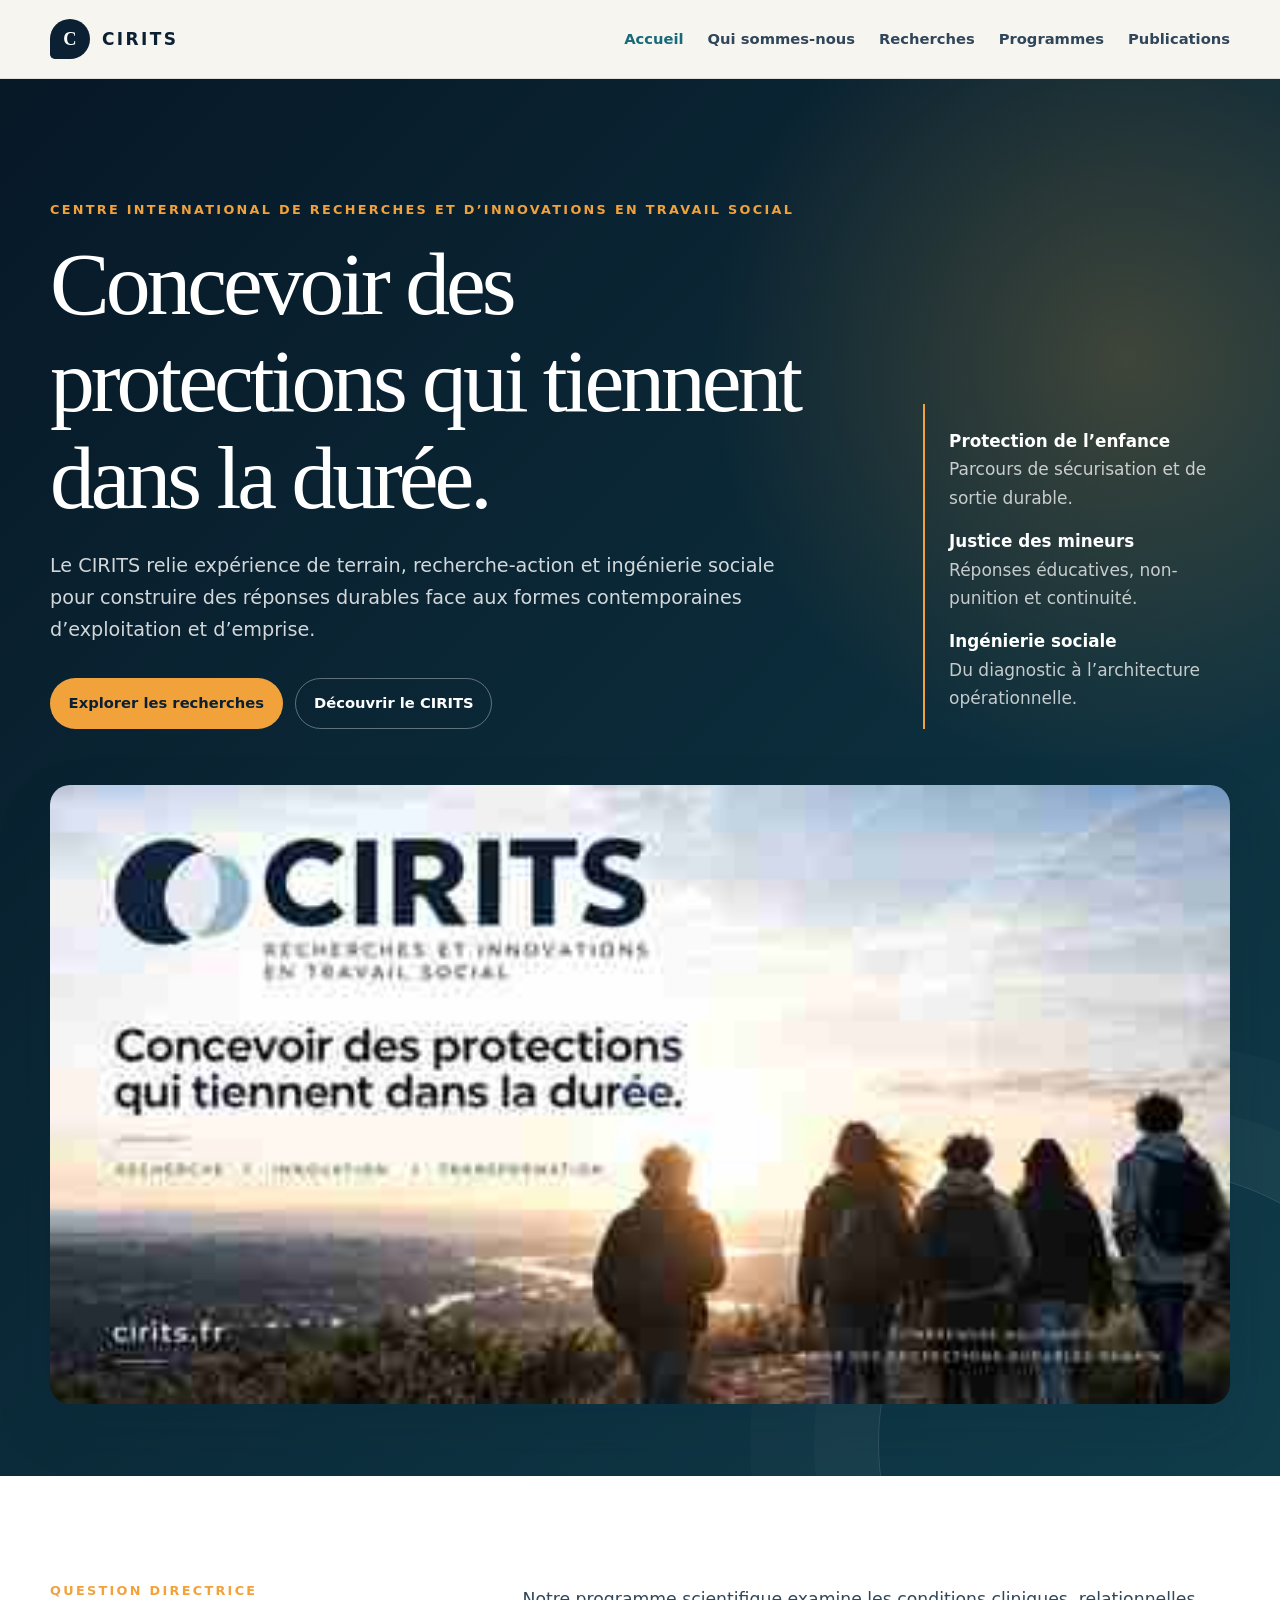
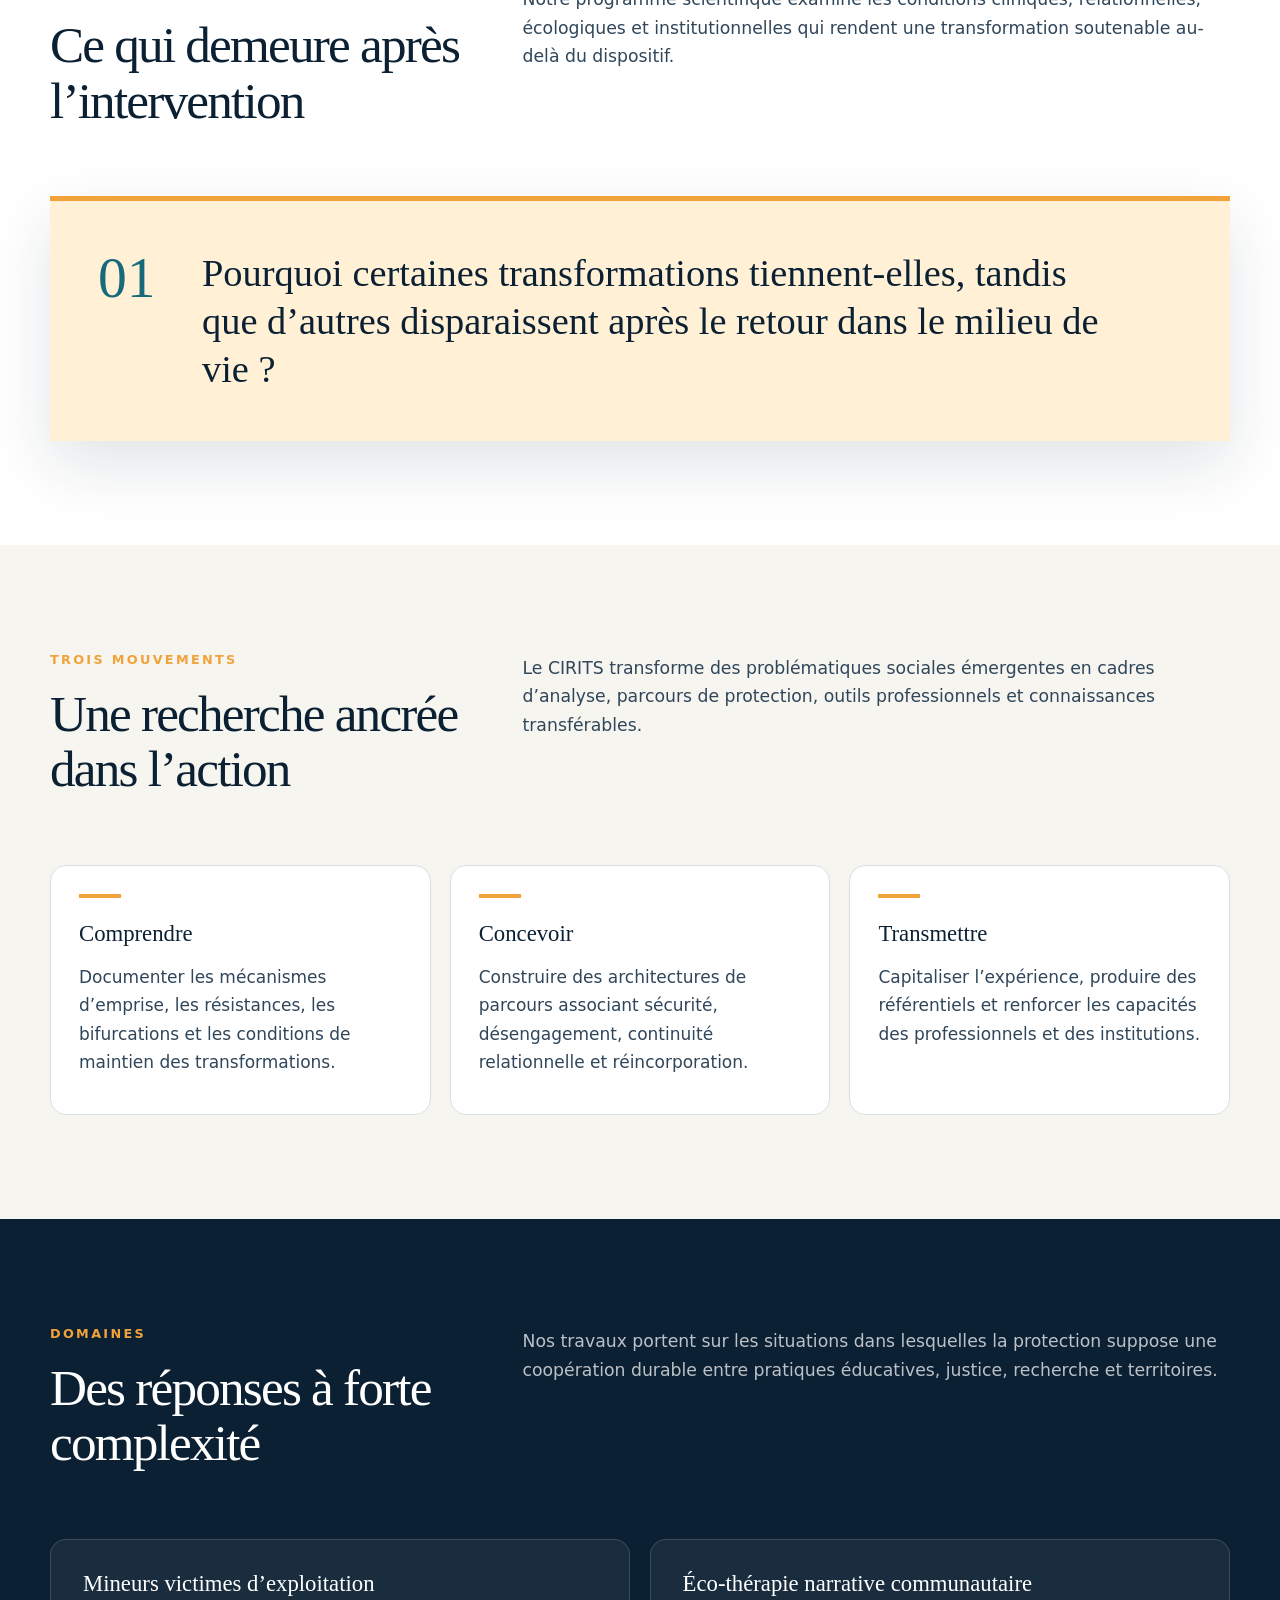
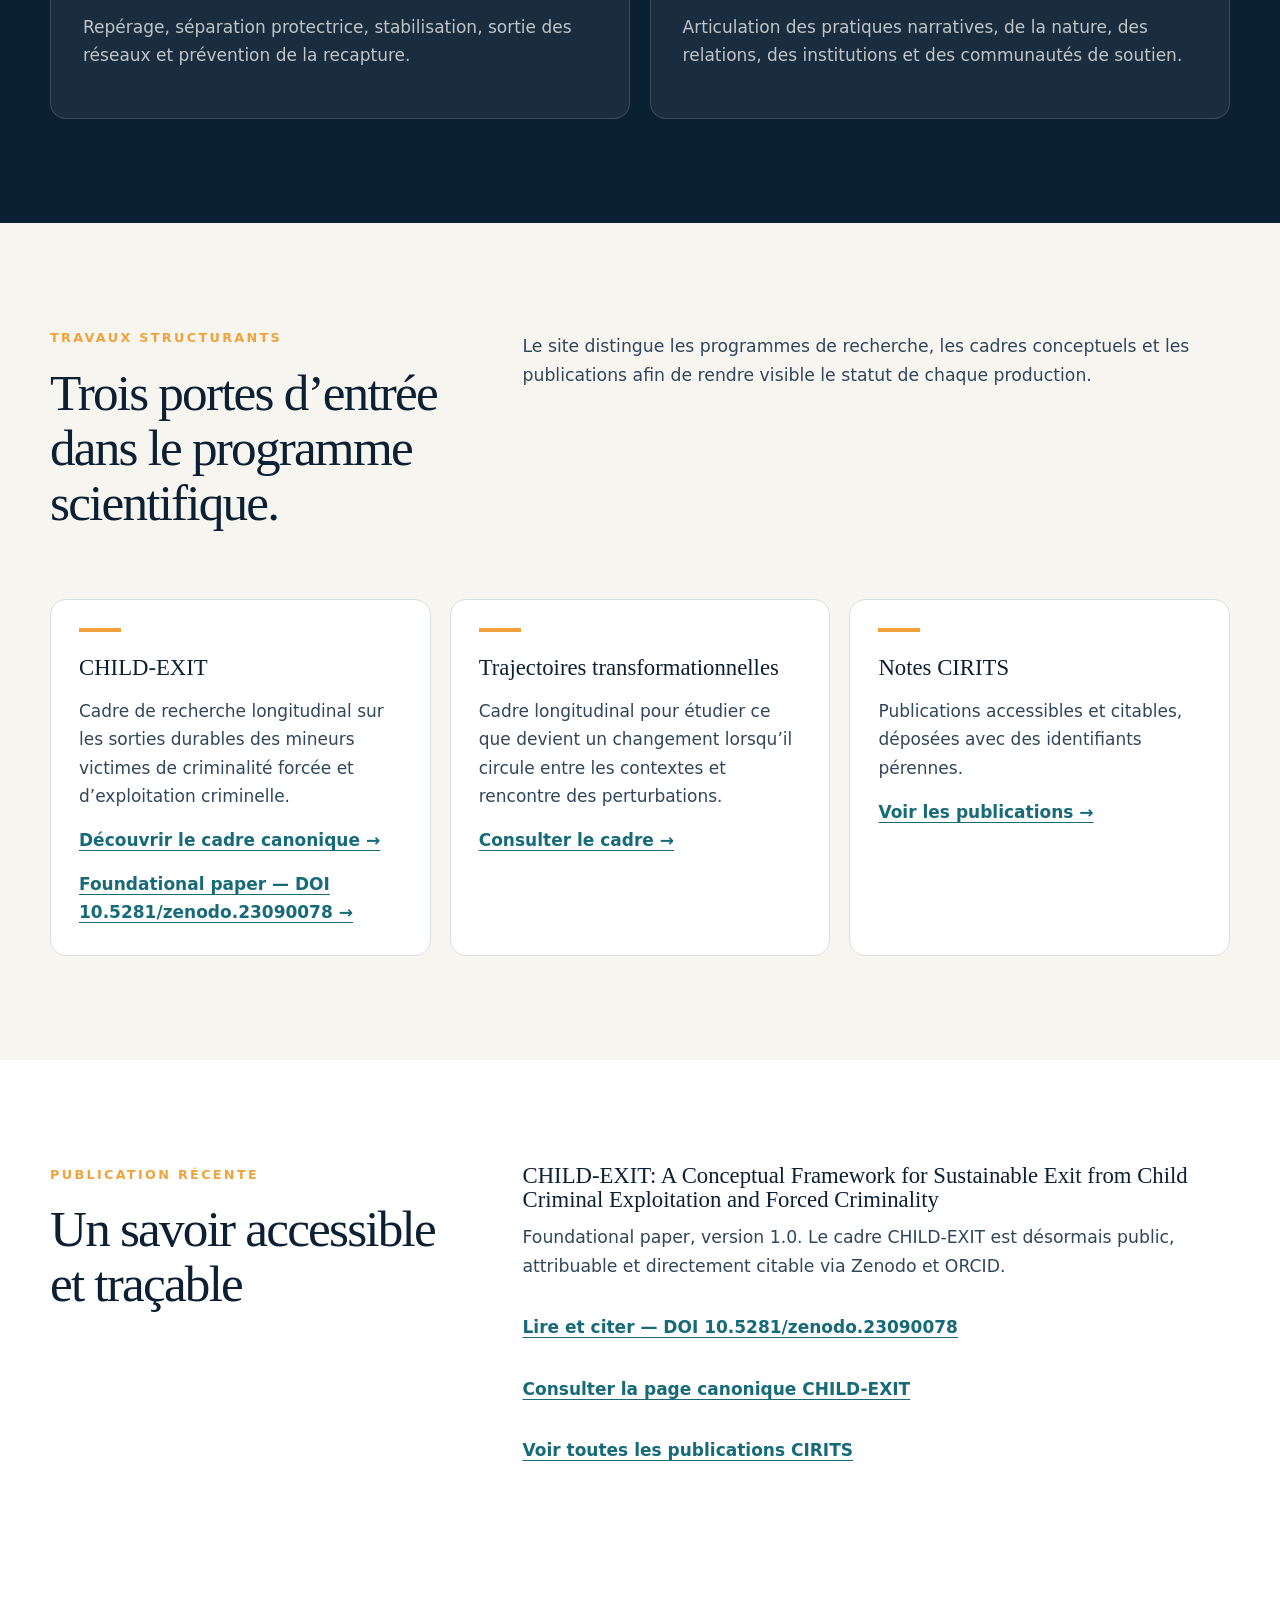
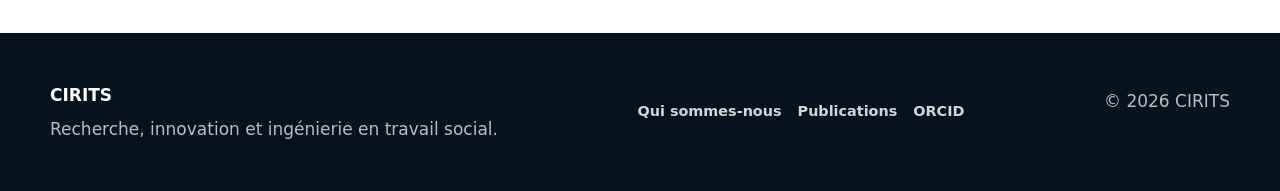
==== index.html @ 8ee22e2b "Show CIRITS visual on homepage" ====
<!doctype html>
<html lang="fr">
<head>
  <meta charset="utf-8">
  <meta name="viewport" content="width=device-width, initial-scale=1">
  <meta name="msvalidate.01" content="E6367A98A2224A3E1DD750FD159CDEFB" />
  <meta name="theme-color" content="#0c2033">
  <link rel="icon" type="image/svg+xml" href="/assets/favicon.svg">
  <title>CIRITS — Recherches et innovations en travail social</title>
  <meta name="description" content="Le CIRITS développe des recherches et des innovations en travail social, protection de l'enfance, justice des mineurs et ingénierie sociale.">
  <meta name="robots" content="index,follow,max-image-preview:large">
  <link rel="canonical" href="https://cirits.fr/">
  <meta property="og:type" content="website">
  <meta property="og:site_name" content="CIRITS">
  <meta property="og:locale" content="fr_FR">
  <meta property="og:title" content="CIRITS — Recherches et innovations en travail social">
  <meta property="og:description" content="Le CIRITS développe des recherches et des innovations en travail social, protection de l'enfance, justice des mineurs et ingénierie sociale.">
  <meta property="og:url" content="https://cirits.fr/">
  <meta property="og:image" content="https://cirits.fr/assets/og-cirits.jpg">
  <meta property="og:image:width" content="400">
  <meta property="og:image:height" content="210">
  <meta property="og:image:alt" content="CIRITS — Recherches et innovations en travail social">
  <meta name="twitter:card" content="summary_large_image">
  <meta name="twitter:image" content="https://cirits.fr/assets/og-cirits.jpg">
  <meta name="twitter:image:alt" content="CIRITS — Recherches et innovations en travail social">
  <link rel="stylesheet" href="assets/styles.css">
  <script type="application/ld+json">
  {
    "@context":"https://schema.org",
    "@graph":[
      {
        "@type":"WebSite",
        "@id":"https://cirits.fr/#website",
        "url":"https://cirits.fr/",
        "name":"CIRITS",
        "inLanguage":"fr",
        "publisher":{"@id":"https://cirits.fr/#organization"}
      },
      {
        "@type":"Organization",
        "@id":"https://cirits.fr/#organization",
        "name":"Centre International de Recherches et d’Innovations en Travail Social",
        "alternateName":"CIRITS",
        "url":"https://cirits.fr/",
        "description":"Centre de recherche-action et d’innovation en travail social, protection de l’enfance, justice des mineurs et ingénierie sociale."
      }
    ]
  }
  </script>
</head>
<body>
  <a class="skip-link" href="#contenu">Aller au contenu</a>
  <header class="site-header">
    <div class="nav-shell">
      <a class="brand" href="./" aria-label="Accueil du CIRITS"><span class="brand-mark">C</span><span>CIRITS</span></a>
      <button class="menu-button" type="button" data-menu-button aria-expanded="false" aria-controls="menu">Menu</button>
      <nav class="site-nav" id="menu" data-menu aria-label="Navigation principale">
        <a href="./" aria-current="page">Accueil</a>
        <a href="qui-sommes-nous/">Qui sommes-nous</a>
        <a href="recherches/">Recherches</a>
        <a href="programmes/">Programmes</a>
        <a href="publications/">Publications</a>
      </nav>
    </div>
  </header>

  <main id="contenu">
    <section class="hero">
      <div class="hero-grid">
        <div>
          <p class="eyebrow">Centre International de Recherches et d’Innovations en Travail Social</p>
          <h1>Concevoir des protections qui tiennent dans la durée.</h1>
          <p class="lead">Le CIRITS relie expérience de terrain, recherche-action et ingénierie sociale pour construire des réponses durables face aux formes contemporaines d’exploitation et d’emprise.</p>
          <div class="actions">
            <a class="button button-primary" href="recherches/">Explorer les recherches</a>
            <a class="button button-secondary" href="qui-sommes-nous/">Découvrir le CIRITS</a>
          </div>
        </div>
        <aside class="hero-aside" aria-label="Champs d'intervention">
          <p><strong>Protection de l’enfance</strong>Parcours de sécurisation et de sortie durable.</p>
          <p><strong>Justice des mineurs</strong>Réponses éducatives, non-punition et continuité.</p>
          <p><strong>Ingénierie sociale</strong>Du diagnostic à l’architecture opérationnelle.</p>
        </aside>
      </div>
      <figure class="site-feature-image" aria-label="Identité visuelle du CIRITS">
        <img src="/assets/og-cirits.jpg" alt="CIRITS — Recherches et innovations en travail social" width="400" height="210" loading="eager" decoding="async">
      </figure>
    </section>

    <section class="section section-white">
      <div class="section-inner">
        <div class="section-head">
          <div><p class="eyebrow">Question directrice</p><h2>Ce qui demeure après l’intervention</h2></div>
          <p class="section-intro">Notre programme scientifique examine les conditions cliniques, relationnelles, écologiques et institutionnelles qui rendent une transformation soutenable au-delà du dispositif.</p>
        </div>
        <div class="question-panel">
          <div class="question-number">01</div>
          <blockquote>Pourquoi certaines transformations tiennent-elles, tandis que d’autres disparaissent après le retour dans le milieu de vie&nbsp;?</blockquote>
        </div>
      </div>
    </section>

    <section class="section">
      <div class="section-inner">
        <div class="section-head">
          <div><p class="eyebrow">Trois mouvements</p><h2>Une recherche ancrée dans l’action</h2></div>
          <p class="section-intro">Le CIRITS transforme des problématiques sociales émergentes en cadres d’analyse, parcours de protection, outils professionnels et connaissances transférables.</p>
        </div>
        <div class="grid-3">
          <article class="card"><h3>Comprendre</h3><p>Documenter les mécanismes d’emprise, les résistances, les bifurcations et les conditions de maintien des transformations.</p></article>
          <article class="card"><h3>Concevoir</h3><p>Construire des architectures de parcours associant sécurité, désengagement, continuité relationnelle et réincorporation.</p></article>
          <article class="card"><h3>Transmettre</h3><p>Capitaliser l’expérience, produire des référentiels et renforcer les capacités des professionnels et des institutions.</p></article>
        </div>
      </div>
    </section>

    <section class="section section-dark">
      <div class="section-inner">
        <div class="section-head">
          <div><p class="eyebrow">Domaines</p><h2>Des réponses à forte complexité</h2></div>
          <p class="section-intro">Nos travaux portent sur les situations dans lesquelles la protection suppose une coopération durable entre pratiques éducatives, justice, recherche et territoires.</p>
        </div>
        <div class="feature-row">
          <article class="feature"><h3>Mineurs victimes d’exploitation</h3><p>Repérage, séparation protectrice, stabilisation, sortie des réseaux et prévention de la recapture.</p></article>
          <article class="feature"><h3>Éco-thérapie narrative communautaire</h3><p>Articulation des pratiques narratives, de la nature, des relations, des institutions et des communautés de soutien.</p></article>
        </div>
      </div>
    </section>

    <section class="section">
      <div class="section-inner">
        <div class="section-head">
          <div><p class="eyebrow">Travaux structurants</p><h2>Trois portes d’entrée dans le programme scientifique.</h2></div>
          <p class="section-intro">Le site distingue les programmes de recherche, les cadres conceptuels et les publications afin de rendre visible le statut de chaque production.</p>
        </div>
        <div class="grid-3">
          <article class="card">
            <h3>CHILD-EXIT</h3>
            <p>Cadre de recherche longitudinal sur les sorties durables des mineurs victimes de criminalité forcée et d’exploitation criminelle.</p>
            <a class="card-link" href="programmes/child-exit/">Découvrir le cadre canonique →</a><br>
            <a class="card-link" href="https://doi.org/10.5281/zenodo.23090078" rel="external">Foundational paper — DOI 10.5281/zenodo.23090078 →</a>
          </article>
          <article class="card">
            <h3>Trajectoires transformationnelles</h3>
            <p>Cadre longitudinal pour étudier ce que devient un changement lorsqu’il circule entre les contextes et rencontre des perturbations.</p>
            <a class="card-link" href="recherches/trajectoires-transformationnelles/">Consulter le cadre →</a>
          </article>
          <article class="card">
            <h3>Notes CIRITS</h3>
            <p>Publications accessibles et citables, déposées avec des identifiants pérennes.</p>
            <a class="card-link" href="publications/">Voir les publications →</a>
          </article>
        </div>
      </div>
    </section>

    <section class="section section-white">
      <div class="section-inner">
        <div class="section-head">
          <div><p class="eyebrow">Publication récente</p><h2>Un savoir accessible et traçable</h2></div>
          <div>
            <h3>CHILD-EXIT: A Conceptual Framework for Sustainable Exit from Child Criminal Exploitation and Forced Criminality</h3>
            <p class="section-intro">Foundational paper, version 1.0. Le cadre CHILD-EXIT est désormais public, attribuable et directement citable via Zenodo et ORCID.</p>
            <p><a class="card-link" href="https://doi.org/10.5281/zenodo.23090078" rel="external">Lire et citer — DOI 10.5281/zenodo.23090078</a></p>
            <p><a class="card-link" href="programmes/child-exit/">Consulter la page canonique CHILD-EXIT</a></p>
            <p><a class="card-link" href="publications/">Voir toutes les publications CIRITS</a></p>
          </div>
        </div>
      </div>
    </section>
  </main>

  <footer class="site-footer">
    <div class="site-footer-inner">
      <div><strong>CIRITS</strong><p>Recherche, innovation et ingénierie en travail social.</p></div>
      <div class="footer-links">
        <a href="/qui-sommes-nous/">Qui sommes-nous</a>
        <a href="/publications/">Publications</a>
        <a href="https://orcid.org/0009-0007-4554-3817" rel="me external">ORCID</a>
      </div>
      <div><p>© <span data-year>2026</span> CIRITS</p></div>
    </div>
  </footer>
  <script src="assets/main.js"></script>
</body>
</html>
---- assets/styles.css ----
:root {
  --ink: #0c2033;
  --ink-soft: #30465a;
  --paper: #f7f5f0;
  --white: #ffffff;
  --amber: #f2a23a;
  --amber-soft: #fff0d6;
  --blue: #176a78;
  --blue-soft: #dceef0;
  --line: #d7dfe4;
  --max: 1180px;
  --shadow: 0 24px 60px rgba(12, 32, 51, 0.12);
}

* { box-sizing: border-box; }

html { scroll-behavior: smooth; }

body {
  margin: 0;
  color: var(--ink);
  background: var(--paper);
  font-family: Inter, ui-sans-serif, system-ui, -apple-system, BlinkMacSystemFont, "Segoe UI", sans-serif;
  font-size: 17px;
  line-height: 1.66;
  text-rendering: optimizeLegibility;
}

a { color: inherit; }

a:focus-visible,
button:focus-visible {
  outline: 3px solid var(--amber);
  outline-offset: 4px;
}

.skip-link {
  position: absolute;
  left: 1rem;
  top: -4rem;
  z-index: 100;
  padding: .7rem 1rem;
  background: var(--white);
  border-radius: .5rem;
}

.skip-link:focus { top: 1rem; }

.site-header {
  position: sticky;
  top: 0;
  z-index: 20;
  background: rgba(247, 245, 240, .94);
  border-bottom: 1px solid rgba(12, 32, 51, .1);
  backdrop-filter: blur(14px);
}

.nav-shell {
  width: min(var(--max), calc(100% - 2rem));
  min-height: 78px;
  margin: 0 auto;
  display: flex;
  align-items: center;
  justify-content: space-between;
  gap: 2rem;
}

.brand {
  display: inline-flex;
  align-items: center;
  gap: .75rem;
  text-decoration: none;
  font-weight: 850;
  letter-spacing: .14em;
}

.brand-mark {
  display: grid;
  width: 40px;
  height: 40px;
  place-items: center;
  color: var(--white);
  background: var(--ink);
  border-radius: 50% 50% 50% 12%;
  font-family: Georgia, serif;
  font-size: 1.15rem;
  letter-spacing: 0;
}

.site-nav {
  display: flex;
  align-items: center;
  gap: 1.5rem;
}

.site-nav a {
  text-decoration: none;
  color: var(--ink-soft);
  font-size: .92rem;
  font-weight: 700;
}

.site-nav a:hover,
.site-nav a[aria-current="page"] { color: var(--blue); }

.menu-button {
  display: none;
  border: 1px solid var(--line);
  background: var(--white);
  border-radius: 999px;
  padding: .55rem .9rem;
  font: inherit;
  font-weight: 750;
}

.hero {
  position: relative;
  overflow: hidden;
  color: var(--white);
  background:
    radial-gradient(circle at 88% 20%, rgba(242, 162, 58, .22), transparent 26rem),
    linear-gradient(135deg, #071827 0%, #103c4a 100%);
}

.hero::after {
  content: "";
  position: absolute;
  right: -9rem;
  bottom: -15rem;
  width: 34rem;
  height: 34rem;
  border: 1px solid rgba(255, 255, 255, .14);
  border-radius: 50%;
  box-shadow: 0 0 0 4rem rgba(255,255,255,.025), 0 0 0 8rem rgba(255,255,255,.02);
}

.hero-grid,
.page-hero-inner,
.section-inner,
.site-footer-inner {
  width: min(var(--max), calc(100% - 2rem));
  margin: 0 auto;
}

.hero-grid {
  position: relative;
  z-index: 1;
  min-height: 640px;
  padding: 7.5rem 0 5.5rem;
  display: grid;
  grid-template-columns: minmax(0, 1.45fr) minmax(260px, .55fr);
  align-items: end;
  gap: 4rem;
}

.eyebrow {
  margin: 0 0 1rem;
  color: var(--amber);
  font-size: .8rem;
  font-weight: 850;
  letter-spacing: .18em;
  text-transform: uppercase;
}

h1, h2, h3 {
  margin-top: 0;
  font-family: Georgia, "Times New Roman", serif;
  font-weight: 500;
  line-height: 1.08;
}

h1 {
  max-width: 920px;
  margin-bottom: 1.5rem;
  font-size: clamp(3rem, 7vw, 6.6rem);
  letter-spacing: -.045em;
}

h2 {
  margin-bottom: 1.25rem;
  font-size: clamp(2.1rem, 4vw, 3.65rem);
  letter-spacing: -.035em;
}

h3 {
  margin-bottom: .65rem;
  font-size: 1.42rem;
}

.lead {
  max-width: 760px;
  margin: 0;
  color: rgba(255,255,255,.82);
  font-size: clamp(1.08rem, 1.5vw, 1.28rem);
}

.hero-aside {
  padding: 1.5rem 0 0 1.5rem;
  border-left: 2px solid var(--amber);
}

.hero-aside p {
  margin: 0 0 1rem;
  color: rgba(255,255,255,.75);
}

.hero-aside strong {
  display: block;
  color: var(--white);
  font-size: 1.05rem;
}

.actions {
  margin-top: 2rem;
  display: flex;
  flex-wrap: wrap;
  gap: .8rem;
}

.button {
  display: inline-flex;
  min-height: 48px;
  align-items: center;
  justify-content: center;
  padding: .75rem 1.1rem;
  border: 1px solid transparent;
  border-radius: 999px;
  text-decoration: none;
  font-size: .92rem;
  font-weight: 800;
}

.button-primary { color: var(--ink); background: var(--amber); }
.button-secondary { color: var(--white); border-color: rgba(255,255,255,.35); }

.section { padding: 6.5rem 0; }
.section-white { background: var(--white); }
.section-dark { color: var(--white); background: var(--ink); }

.section-head {
  display: grid;
  grid-template-columns: .75fr 1.25fr;
  align-items: start;
  gap: 3rem;
  margin-bottom: 3rem;
}

.section-intro {
  max-width: 700px;
  margin: .3rem 0 0;
  color: var(--ink-soft);
  font-size: 1.08rem;
}

.section-dark .section-intro { color: rgba(255,255,255,.72); }

.question-panel {
  display: grid;
  grid-template-columns: 5rem 1fr;
  gap: 1.5rem;
  padding: clamp(1.5rem, 4vw, 3rem);
  background: var(--amber-soft);
  border-top: 5px solid var(--amber);
  box-shadow: var(--shadow);
}

.question-number {
  font-family: Georgia, serif;
  font-size: 3.6rem;
  line-height: 1;
  color: var(--blue);
}

.question-panel blockquote {
  margin: 0;
  max-width: 900px;
  font-family: Georgia, serif;
  font-size: clamp(1.65rem, 3vw, 2.6rem);
  line-height: 1.25;
}

.grid-3 {
  display: grid;
  grid-template-columns: repeat(3, minmax(0, 1fr));
  gap: 1.2rem;
}

.grid-4 {
  display: grid;
  grid-template-columns: repeat(2, minmax(0, 1fr));
  gap: 1.2rem;
}

.card {
  position: relative;
  min-height: 250px;
  padding: 1.75rem;
  background: var(--white);
  border: 1px solid var(--line);
  border-radius: 1rem;
}

.card::before {
  content: "";
  display: block;
  width: 42px;
  height: 4px;
  margin-bottom: 1.5rem;
  background: var(--amber);
}

.card p { margin-bottom: 0; color: var(--ink-soft); }

.card-link {
  display: inline-block;
  margin-top: 1rem;
  color: var(--blue);
  font-weight: 800;
  text-underline-offset: .25rem;
}

.feature-row {
  display: grid;
  grid-template-columns: repeat(2, minmax(0, 1fr));
  gap: 1.2rem;
}

.feature {
  padding: 2rem;
  color: var(--white);
  background: rgba(255,255,255,.06);
  border: 1px solid rgba(255,255,255,.14);
  border-radius: 1rem;
}

.feature p { color: rgba(255,255,255,.72); }

.page-hero {
  color: var(--white);
  background: linear-gradient(130deg, #071827, #12505b);
}

.page-hero-inner { padding: 6.5rem 0 5rem; }

.page-hero h1 {
  max-width: 1040px;
  font-size: clamp(2.8rem, 6vw, 5.4rem);
}

.content-grid {
  display: grid;
  grid-template-columns: minmax(220px, .65fr) minmax(0, 1.35fr);
  gap: 4rem;
}

.sticky-index {
  position: sticky;
  top: 110px;
  align-self: start;
  padding-top: .5rem;
}

.sticky-index p {
  margin: 0 0 .45rem;
  color: var(--ink-soft);
}

.sticky-index strong { color: var(--ink); }

.prose { max-width: 800px; }
.prose h2 { margin-top: 3.6rem; font-size: clamp(2rem, 3vw, 2.8rem); }
.prose h2:first-child { margin-top: 0; }
.prose p { color: var(--ink-soft); }

.timeline {
  margin: 2rem 0;
  border-left: 2px solid var(--line);
}

.timeline-item {
  position: relative;
  padding: 0 0 2rem 2rem;
}

.timeline-item::before {
  content: "";
  position: absolute;
  left: -7px;
  top: .45rem;
  width: 12px;
  height: 12px;
  background: var(--amber);
  border-radius: 50%;
}

.timeline-item h3 { margin-bottom: .35rem; }
.timeline-item p { margin: 0; }

.tag-list {
  display: flex;
  flex-wrap: wrap;
  gap: .6rem;
  padding: 0;
  list-style: none;
}

.tag-list li {
  padding: .45rem .75rem;
  color: var(--blue);
  background: var(--blue-soft);
  border-radius: 999px;
  font-size: .88rem;
  font-weight: 750;
}

.publication {
  padding: 2rem 0;
  border-top: 1px solid var(--line);
}

.publication:first-of-type { border-top: 0; }
.publication-meta { color: var(--blue); font-size: .88rem; font-weight: 800; letter-spacing: .04em; }

.site-footer {
  color: rgba(255,255,255,.72);
  background: #06131f;
}

.site-footer-inner {
  padding: 3rem 0;
  display: flex;
  justify-content: space-between;
  gap: 2rem;
}

.site-footer strong { display: block; color: var(--white); }
.site-footer p { margin: .35rem 0 0; }
.site-footer a { color: var(--white); }

.footer-links {
  display: flex;
  align-items: center;
  gap: 1rem;
  flex-wrap: wrap;
}

.footer-links a {
  color: rgba(255,255,255,.82);
  text-decoration: none;
  font-size: .9rem;
  font-weight: 700;
}

.footer-links a:hover { color: var(--white); }

@media (max-width: 900px) {
  .menu-button { display: inline-flex; }
  .site-nav {
    display: none;
    position: absolute;
    left: 1rem;
    right: 1rem;
    top: 70px;
    padding: 1rem;
    flex-direction: column;
    align-items: stretch;
    background: var(--white);
    border: 1px solid var(--line);
    border-radius: 1rem;
    box-shadow: var(--shadow);
  }
  .site-nav[data-open] { display: flex; }
  .site-nav a { padding: .55rem; }
  .hero-grid,
  .section-head,
  .content-grid { grid-template-columns: 1fr; }
  .hero-grid { min-height: auto; padding: 5rem 0; gap: 2.5rem; }
  .hero-aside { max-width: 520px; }
  .grid-3,
  .grid-4 { grid-template-columns: 1fr; }
  .card { min-height: auto; }
  .sticky-index { position: static; }
}

@media (max-width: 620px) {
  body { font-size: 16px; }
  .brand { font-size: .88rem; }
  .brand-mark { width: 36px; height: 36px; }
  .section { padding: 4.5rem 0; }
  .question-panel { grid-template-columns: 1fr; }
  .question-number { font-size: 2.5rem; }
  .feature-row { grid-template-columns: 1fr; }
  .site-footer-inner { flex-direction: column; }
  .footer-links { align-items: flex-start; }
}

@media (prefers-reduced-motion: reduce) {
  html { scroll-behavior: auto; }
}


.site-feature-image {
  width: min(var(--max), calc(100% - 2rem));
  margin: -2rem auto 4.5rem;
  position: relative;
  z-index: 2;
}

.site-feature-image img {
  display: block;
  width: 100%;
  height: auto;
  border-radius: 1.25rem;
  box-shadow: var(--shadow);
}

.site-feature-image--child {
  width: 100%;
  margin: 2.25rem 0 2.75rem;
}

.site-feature-image--child img {
  border-radius: 1rem;
}

@media (max-width: 900px) {
  .site-feature-image { margin-top: -1rem; margin-bottom: 3rem; }
}
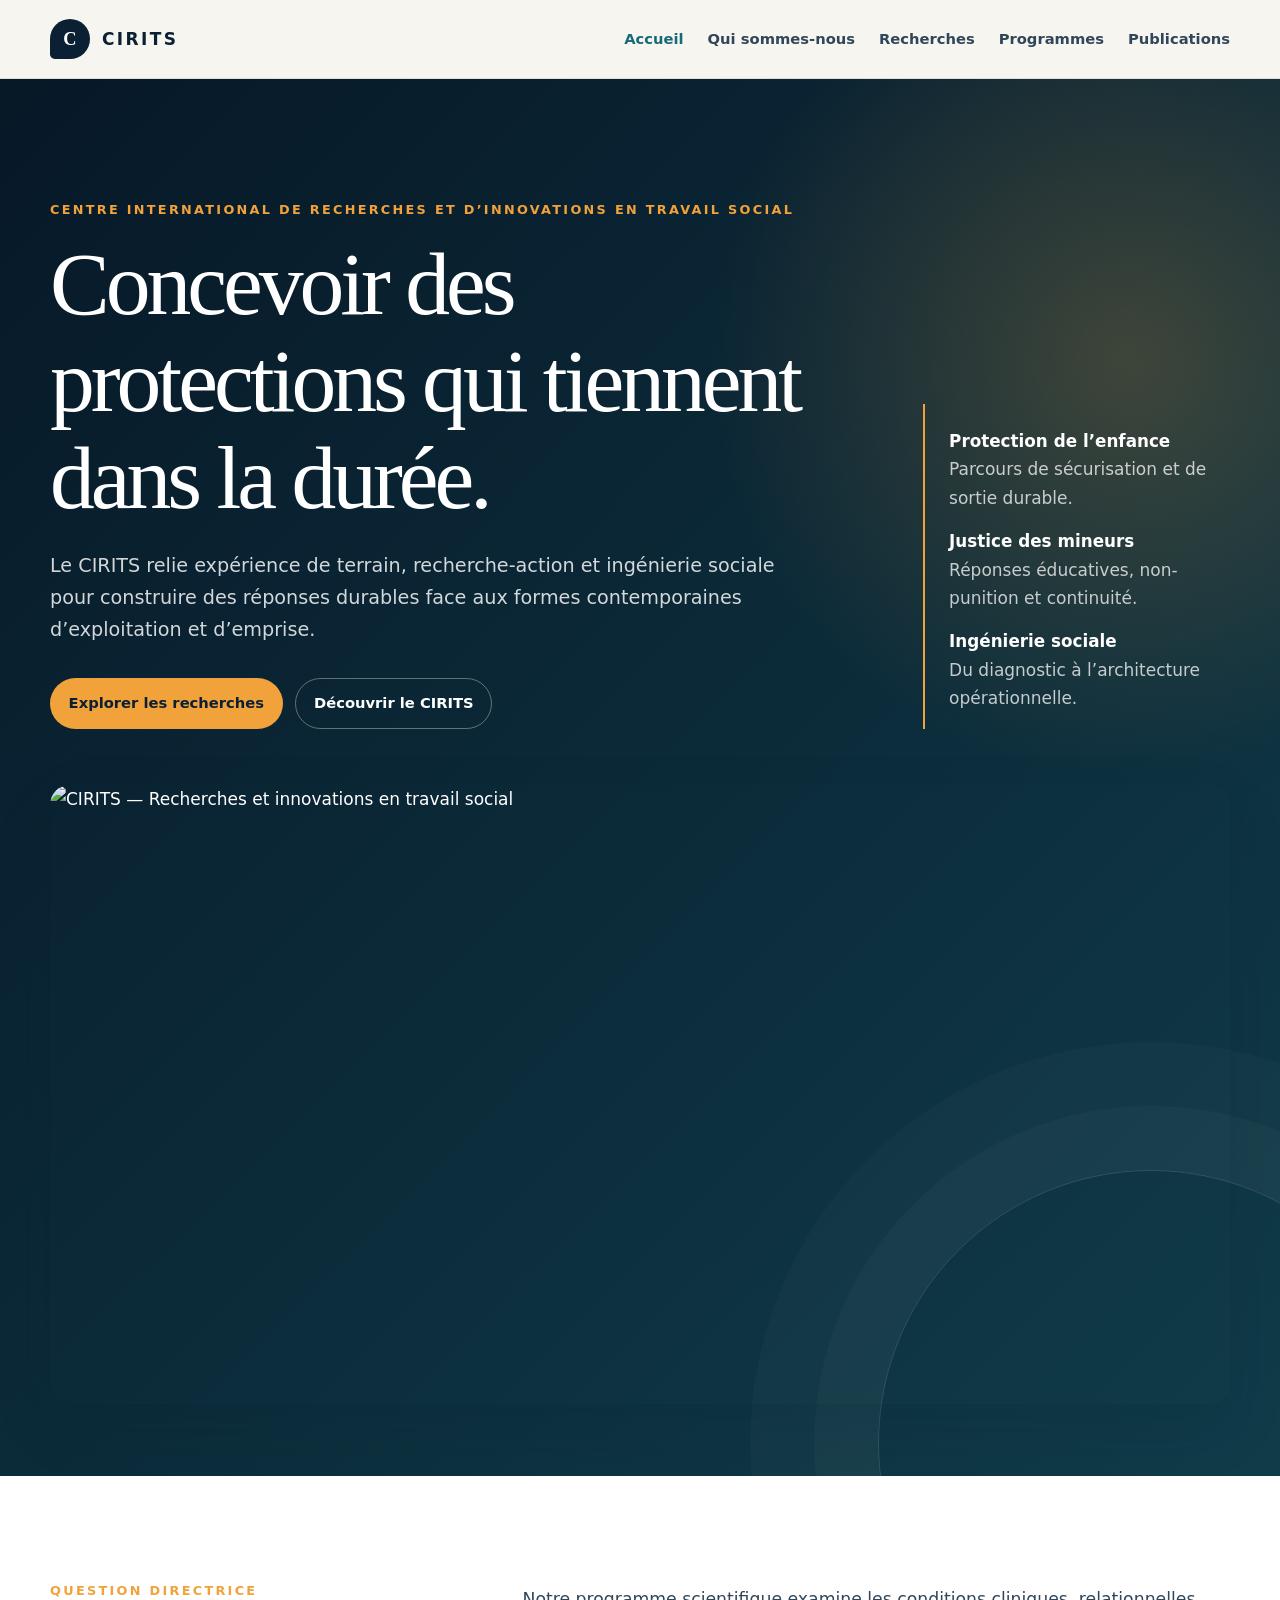
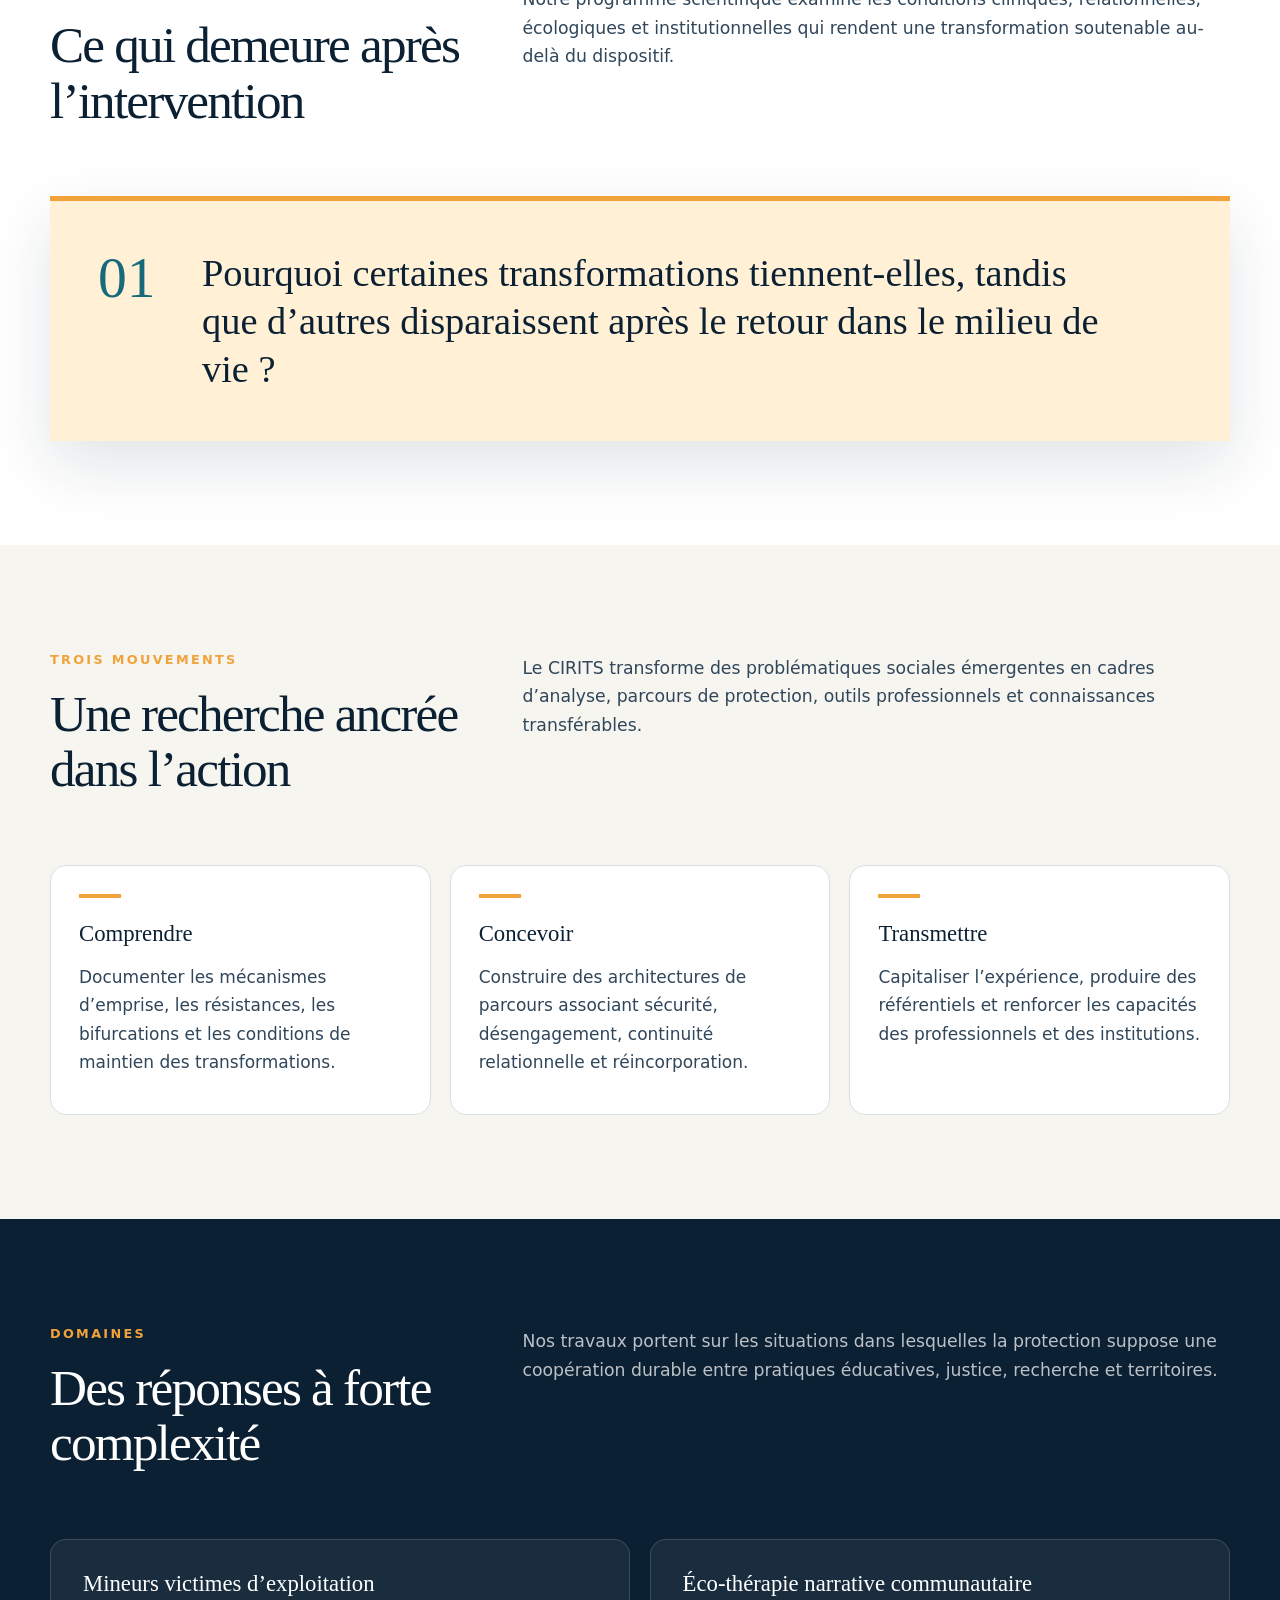
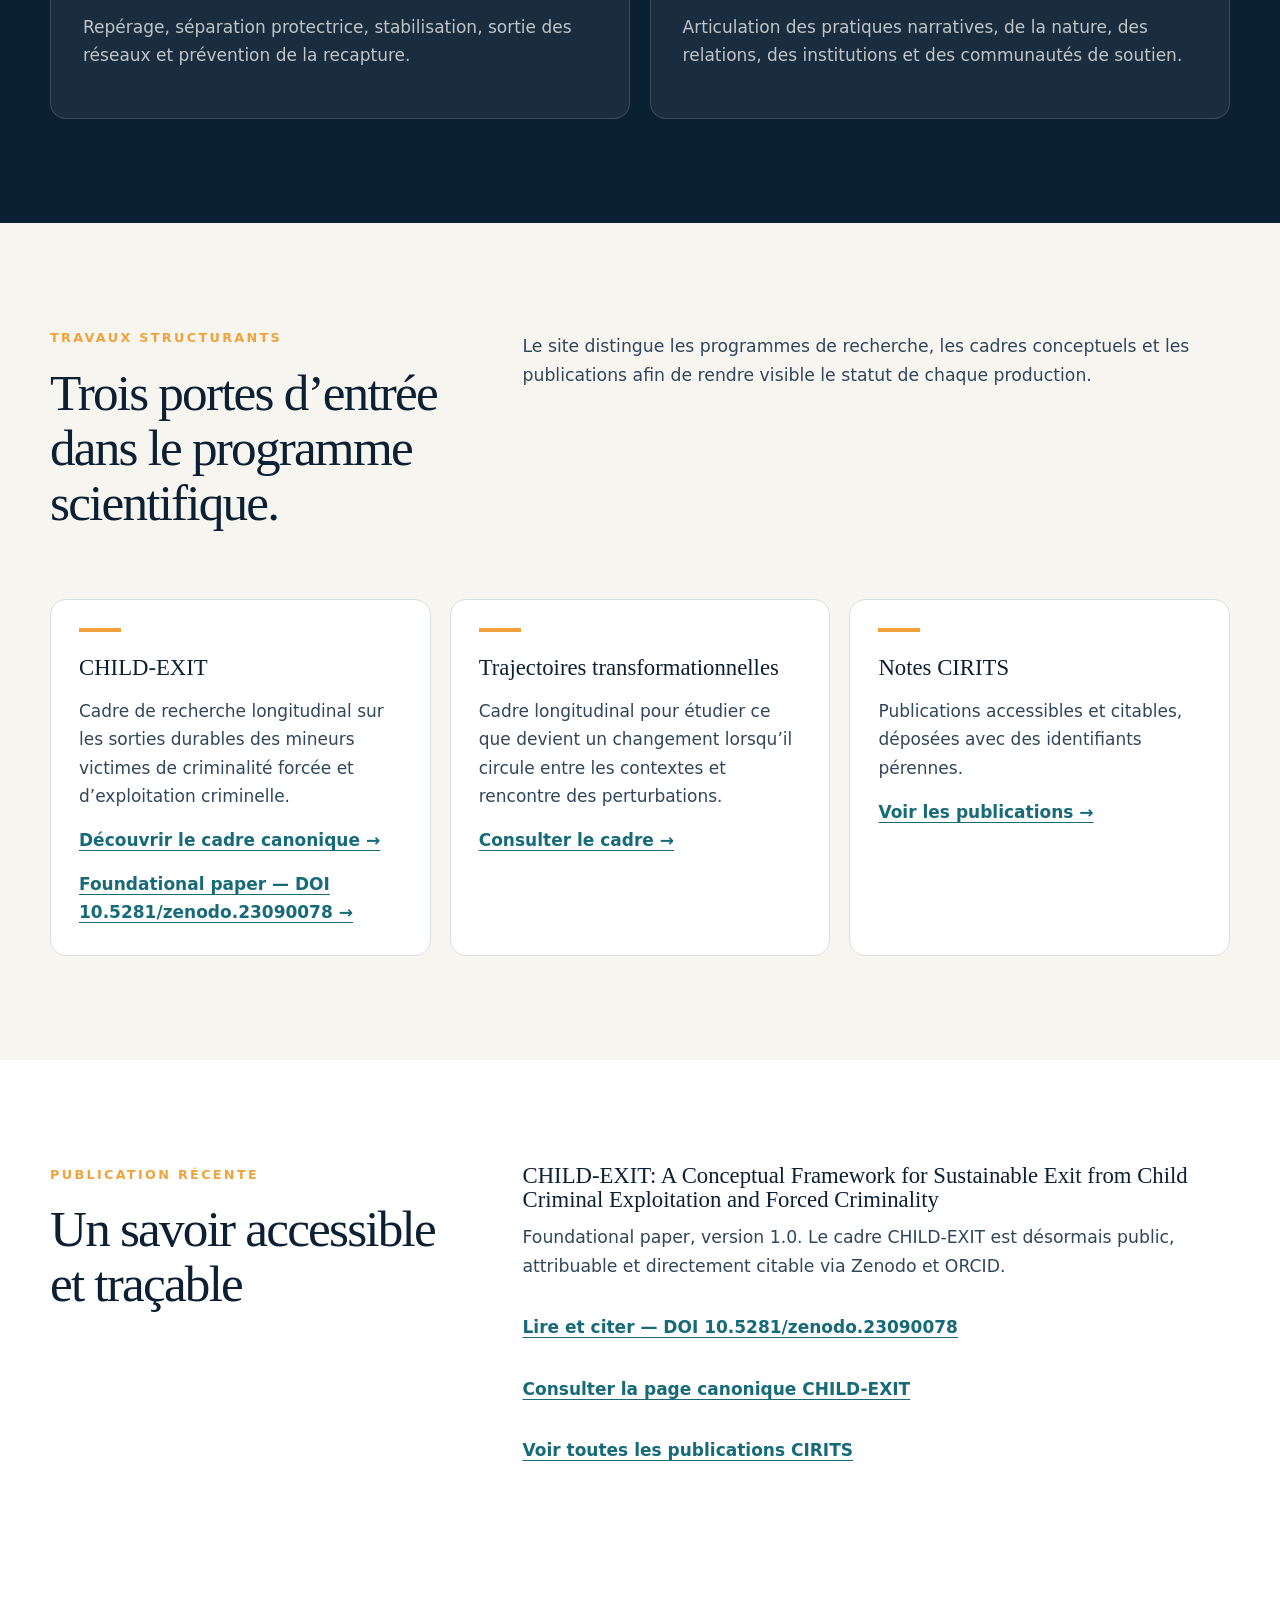
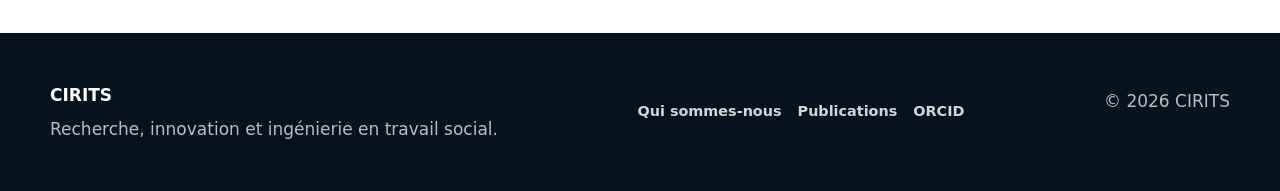
==== commit ddea7736: "Use full-resolution CIRITS visual dimensions" ====
--- a/index.html
+++ b/index.html
@@ -17,8 +17,8 @@
   <meta property="og:description" content="Le CIRITS développe des recherches et des innovations en travail social, protection de l'enfance, justice des mineurs et ingénierie sociale.">
   <meta property="og:url" content="https://cirits.fr/">
   <meta property="og:image" content="https://cirits.fr/assets/og-cirits.jpg">
-  <meta property="og:image:width" content="400">
-  <meta property="og:image:height" content="210">
+  <meta property="og:image:width" content="1200">
+  <meta property="og:image:height" content="630">
   <meta property="og:image:alt" content="CIRITS — Recherches et innovations en travail social">
   <meta name="twitter:card" content="summary_large_image">
   <meta name="twitter:image" content="https://cirits.fr/assets/og-cirits.jpg">
@@ -83,7 +83,7 @@
         </aside>
       </div>
       <figure class="site-feature-image" aria-label="Identité visuelle du CIRITS">
-        <img src="/assets/og-cirits.jpg" alt="CIRITS — Recherches et innovations en travail social" width="400" height="210" loading="eager" decoding="async">
+        <img src="/assets/og-cirits.jpg" alt="CIRITS — Recherches et innovations en travail social" width="1200" height="630" loading="eager" decoding="async">
       </figure>
     </section>
 
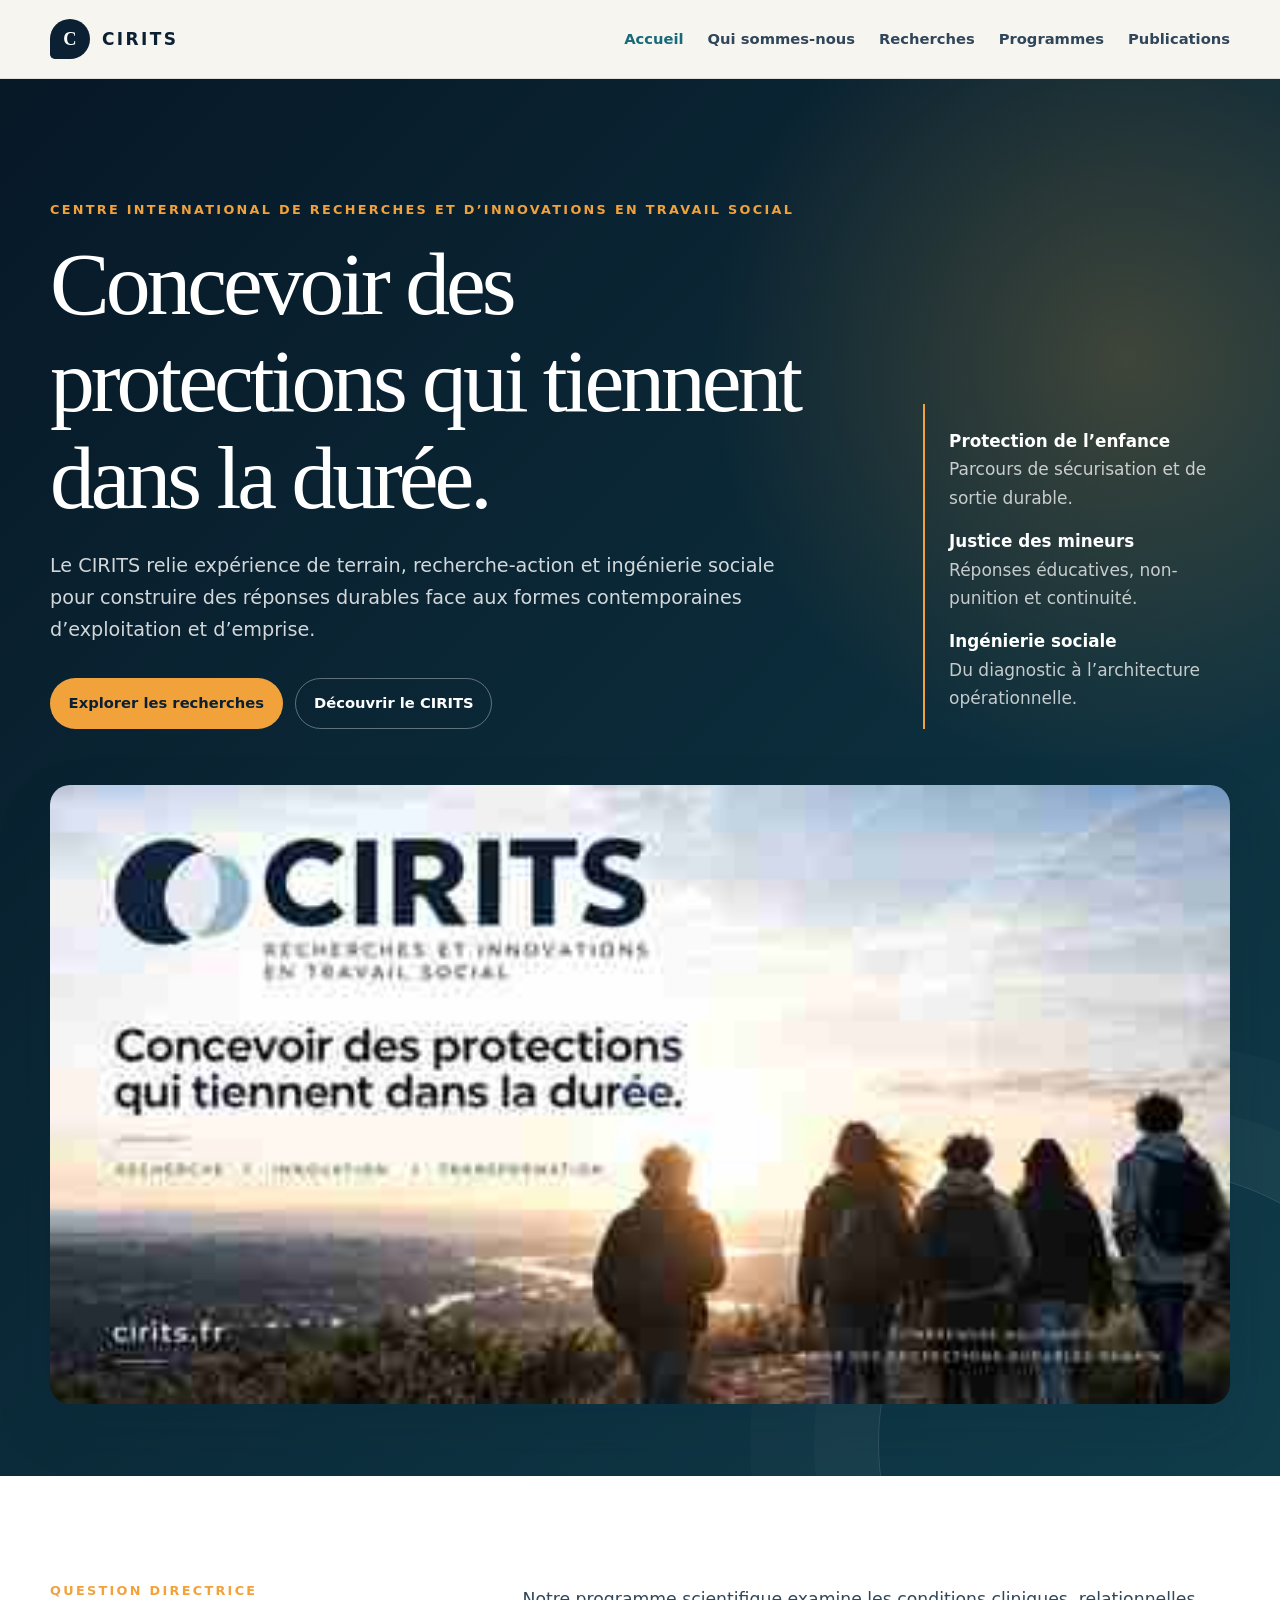
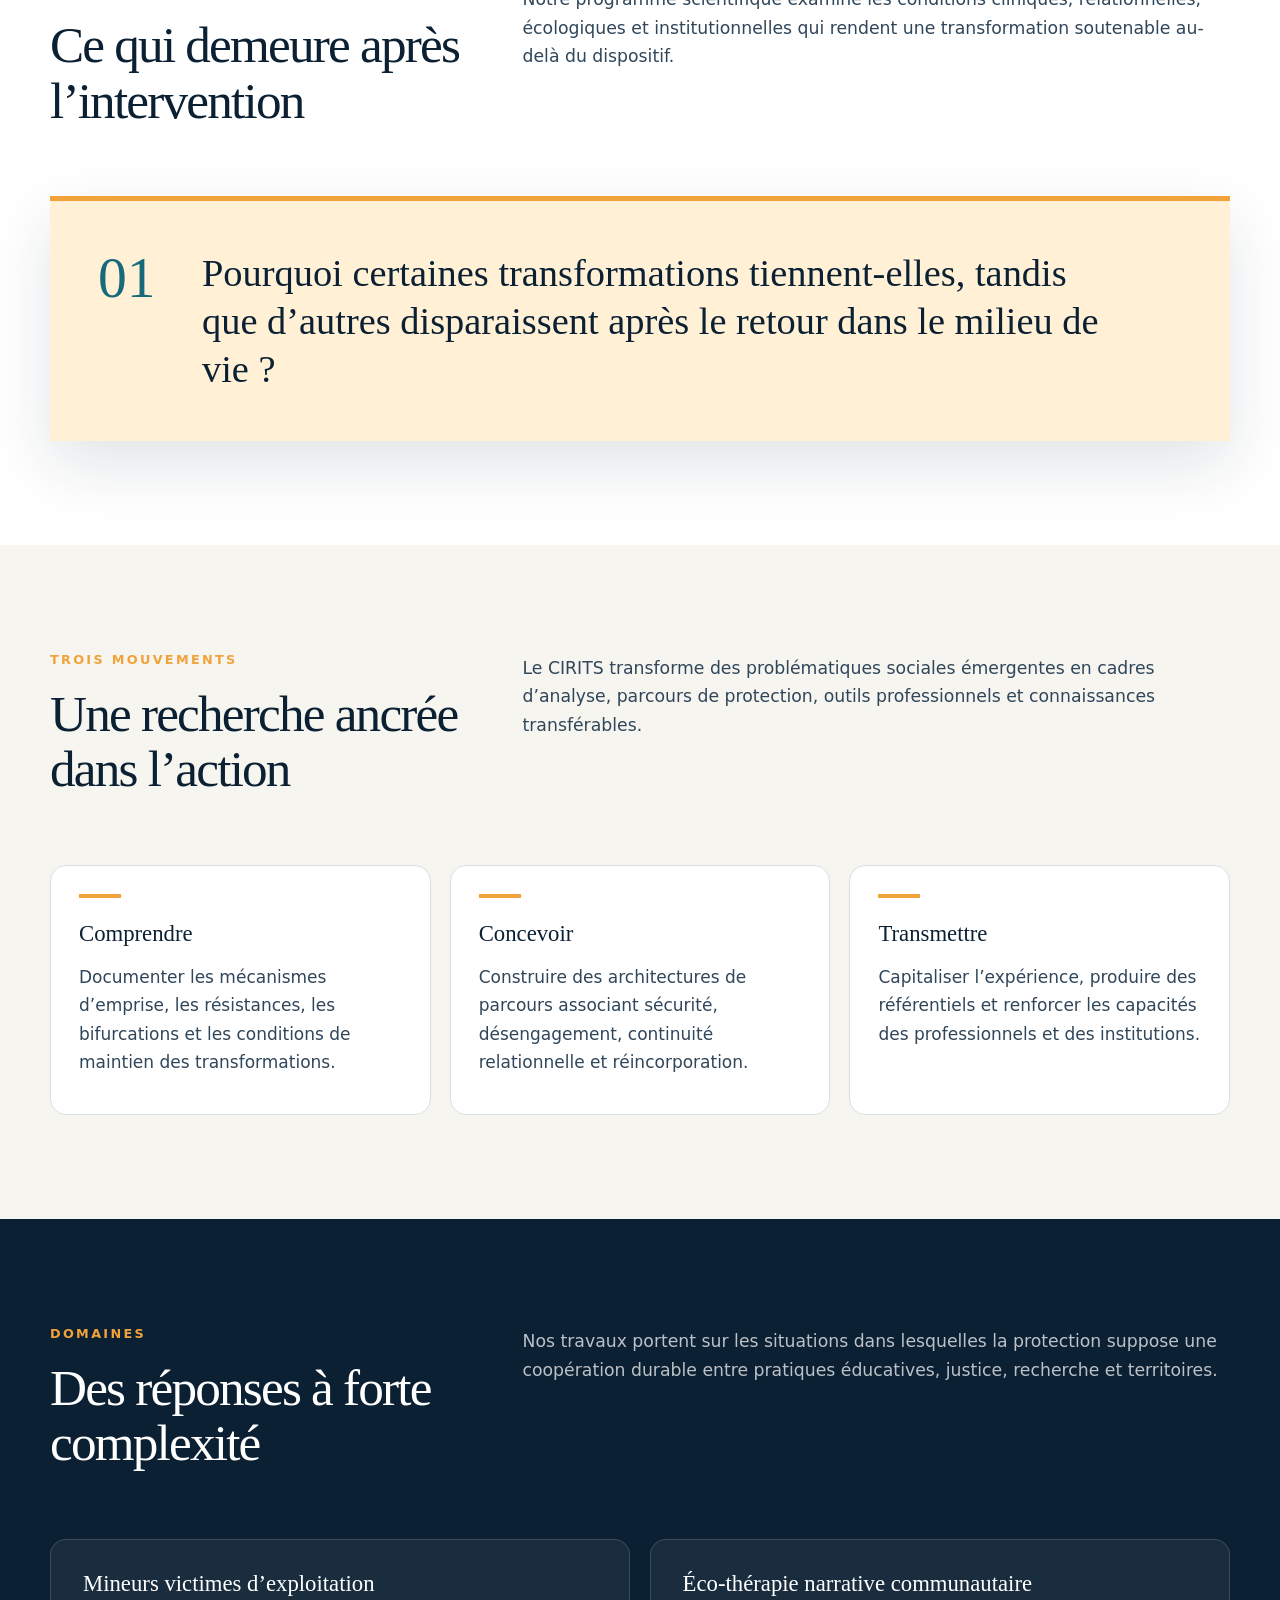
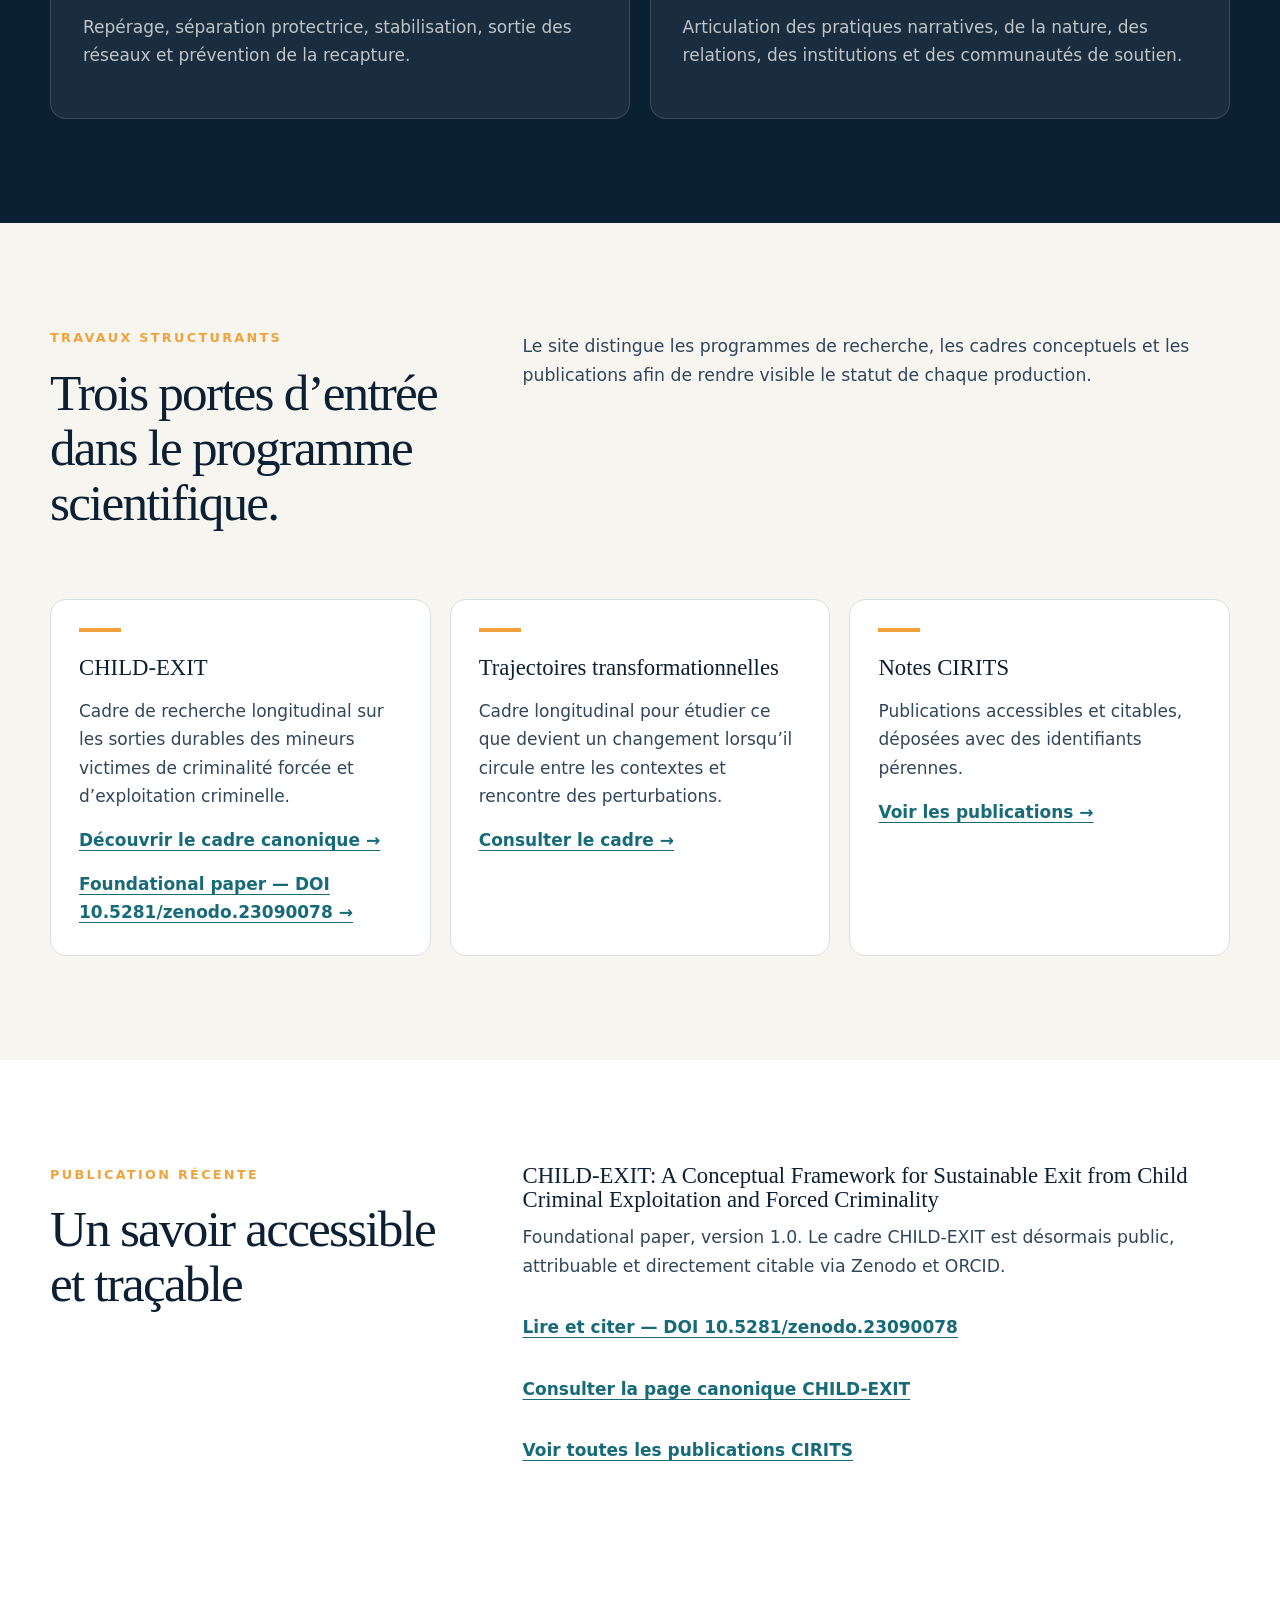
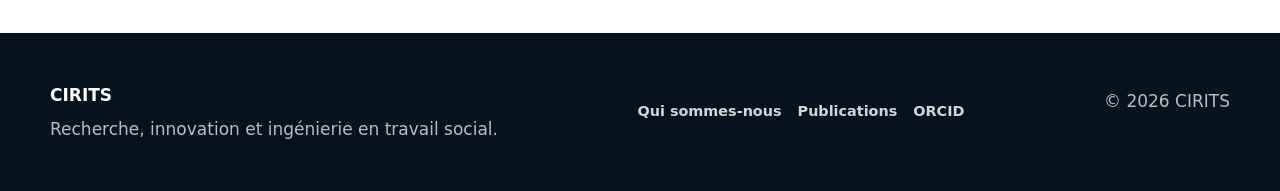
==== commit 3140482b: "Restore valid image dimensions in index.html" ====
--- a/index.html
+++ b/index.html
@@ -17,8 +17,8 @@
   <meta property="og:description" content="Le CIRITS développe des recherches et des innovations en travail social, protection de l'enfance, justice des mineurs et ingénierie sociale.">
   <meta property="og:url" content="https://cirits.fr/">
   <meta property="og:image" content="https://cirits.fr/assets/og-cirits.jpg">
-  <meta property="og:image:width" content="1200">
-  <meta property="og:image:height" content="630">
+  <meta property="og:image:width" content="400">
+  <meta property="og:image:height" content="210">
   <meta property="og:image:alt" content="CIRITS — Recherches et innovations en travail social">
   <meta name="twitter:card" content="summary_large_image">
   <meta name="twitter:image" content="https://cirits.fr/assets/og-cirits.jpg">
@@ -83,7 +83,7 @@
         </aside>
       </div>
       <figure class="site-feature-image" aria-label="Identité visuelle du CIRITS">
-        <img src="/assets/og-cirits.jpg" alt="CIRITS — Recherches et innovations en travail social" width="1200" height="630" loading="eager" decoding="async">
+        <img src="/assets/og-cirits.jpg" alt="CIRITS — Recherches et innovations en travail social" width="400" height="210" loading="eager" decoding="async">
       </figure>
     </section>
 
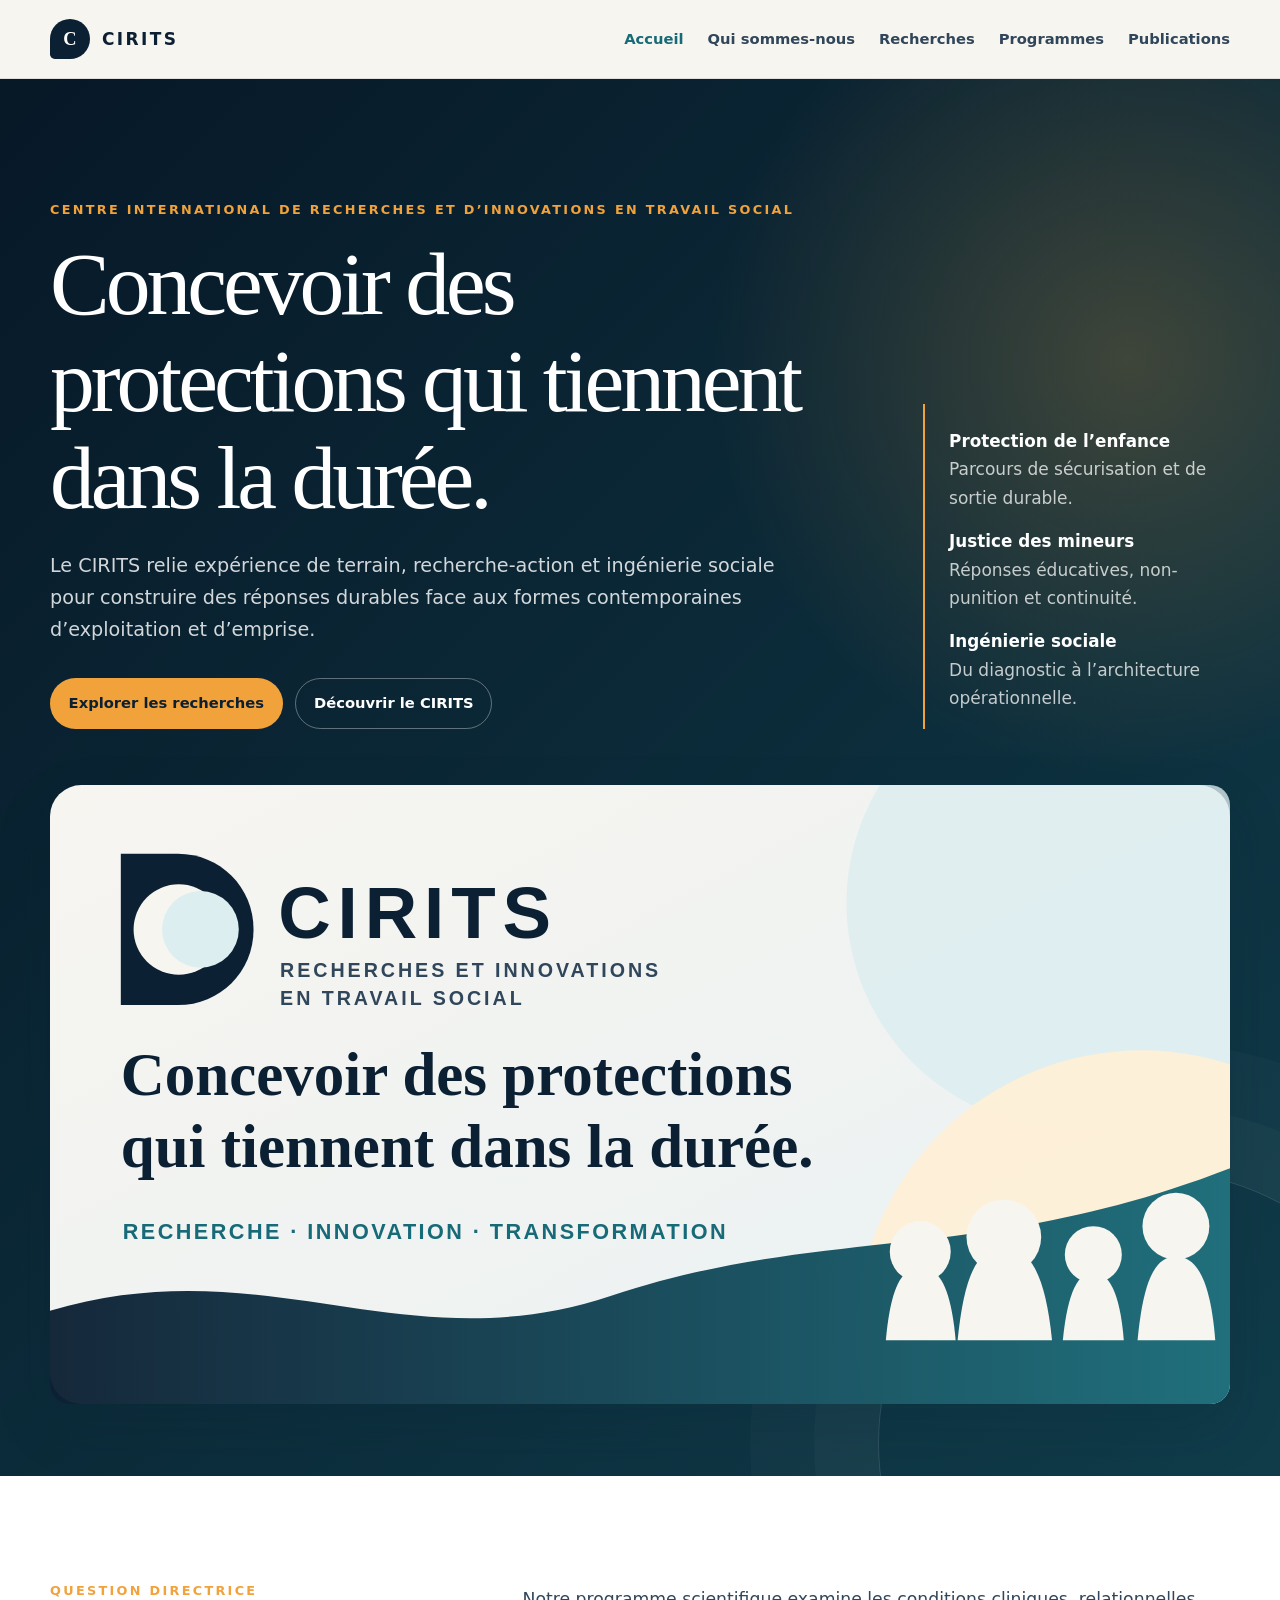
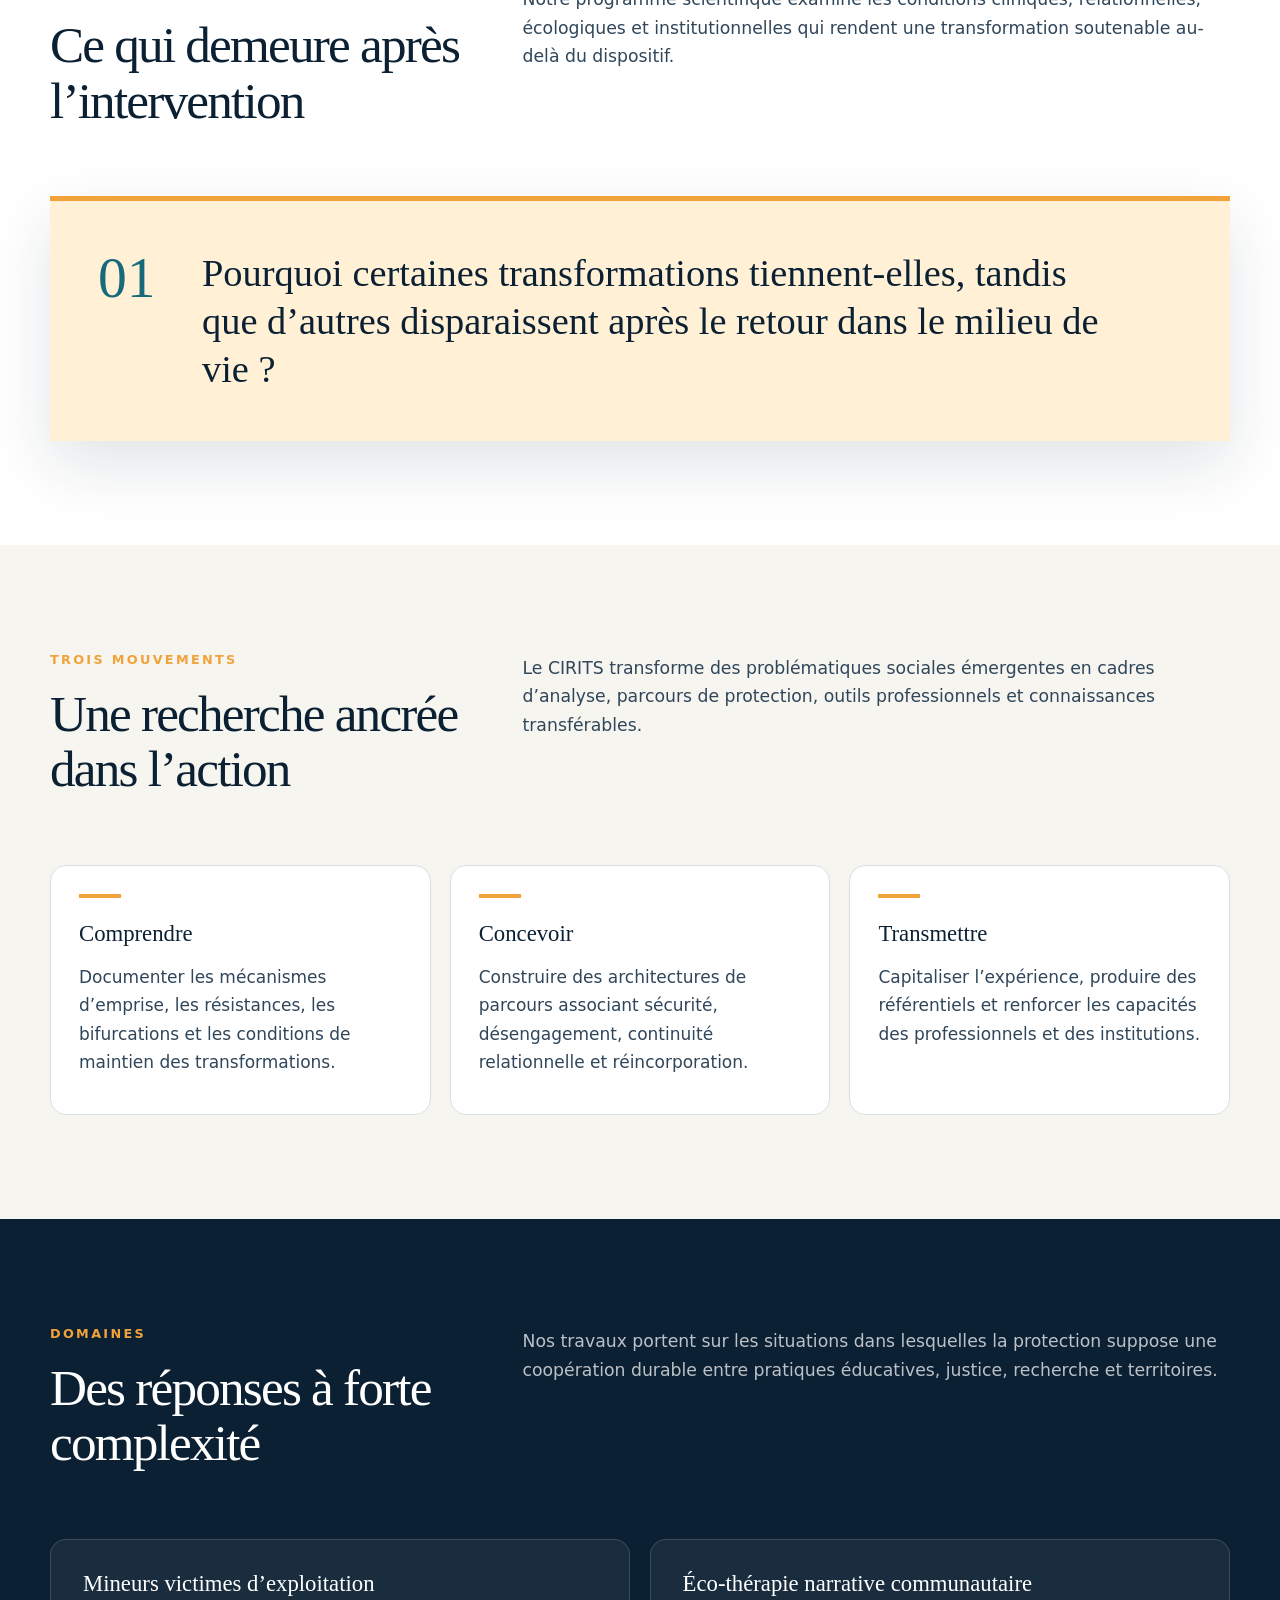
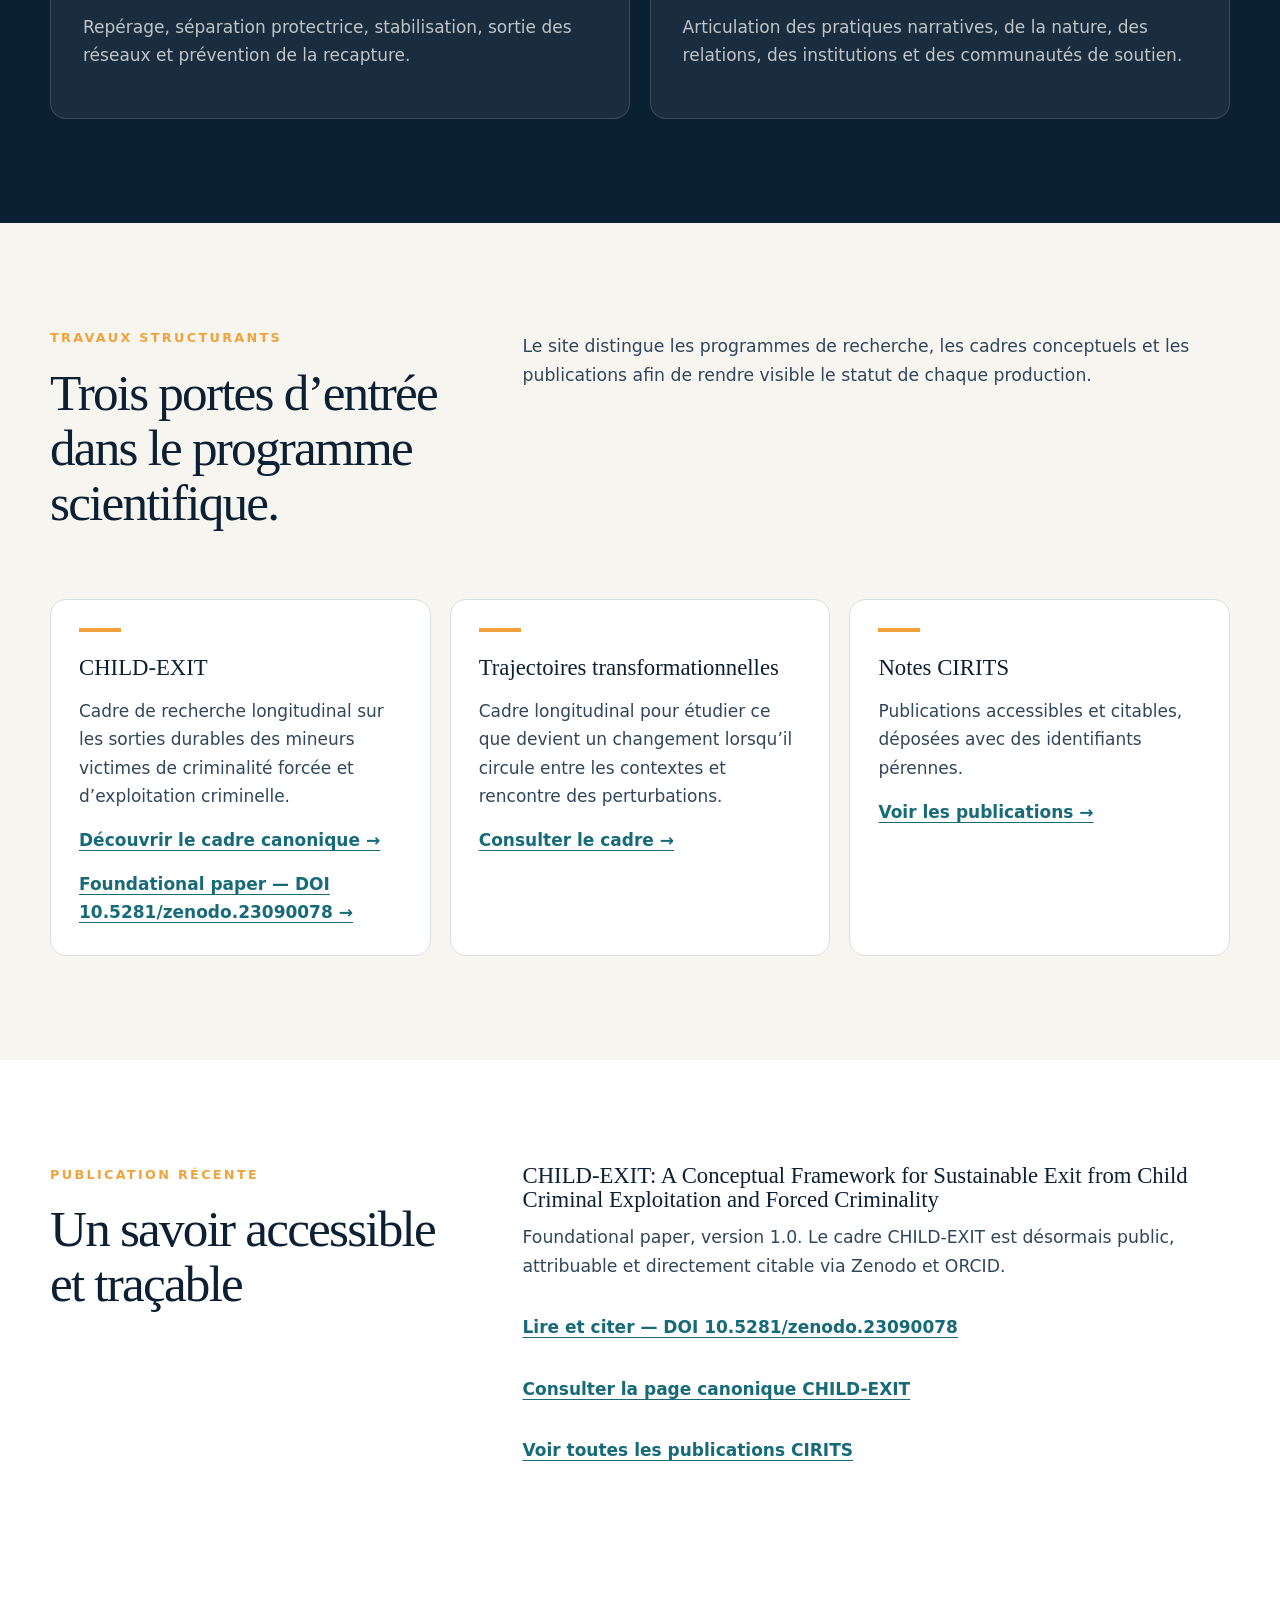
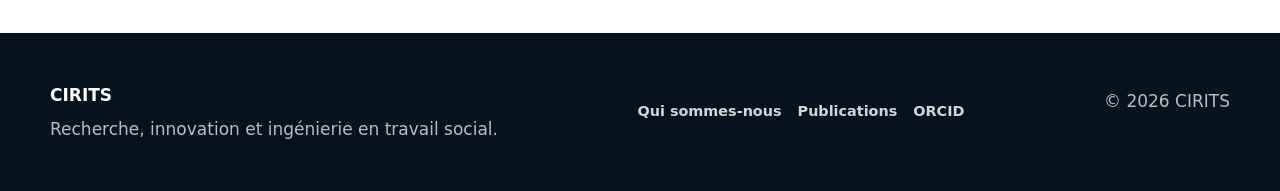
==== commit d9112ed3: "Use SVG feature visual on homepage" ====
--- a/index.html
+++ b/index.html
@@ -83,7 +83,7 @@
         </aside>
       </div>
       <figure class="site-feature-image" aria-label="Identité visuelle du CIRITS">
-        <img src="/assets/og-cirits.jpg" alt="CIRITS — Recherches et innovations en travail social" width="400" height="210" loading="eager" decoding="async">
+        <img src="/assets/cirits-feature.svg" alt="CIRITS — Recherches et innovations en travail social" width="1200" height="630" loading="eager" decoding="async">
       </figure>
     </section>
 
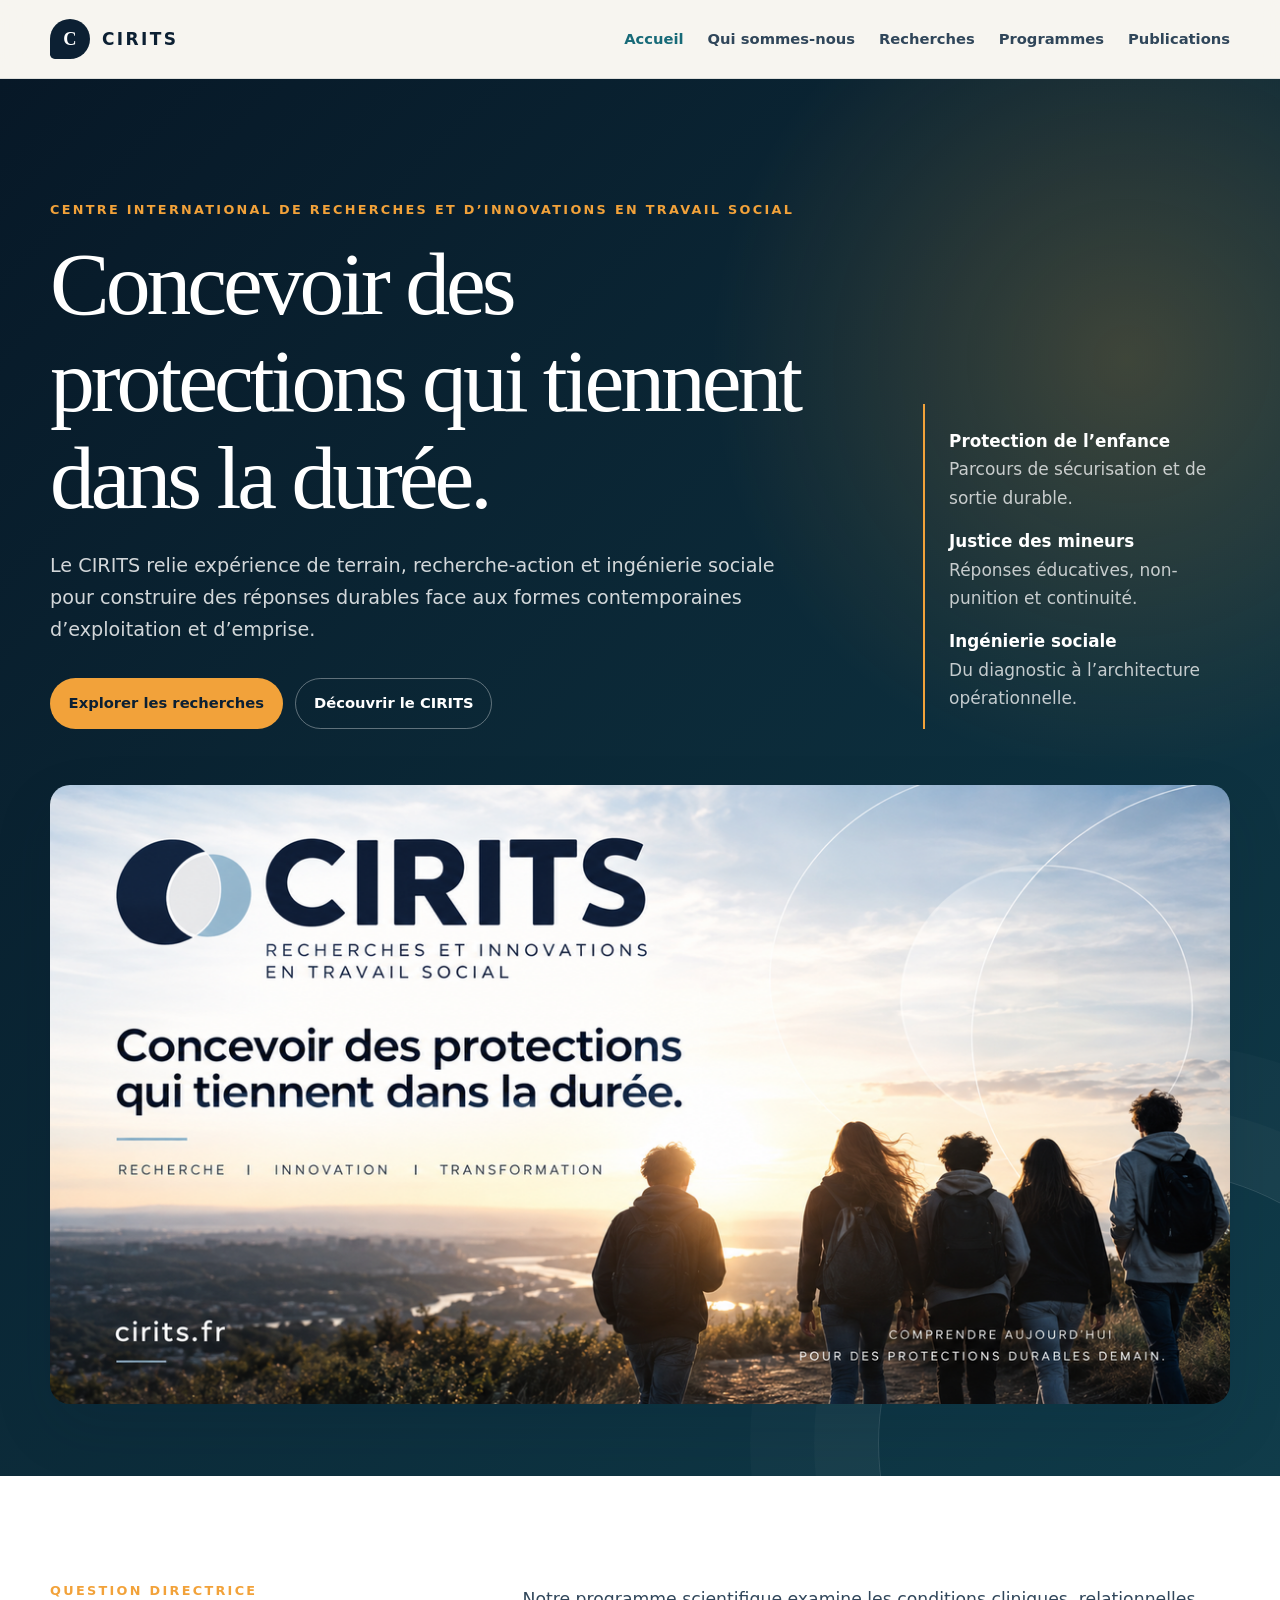
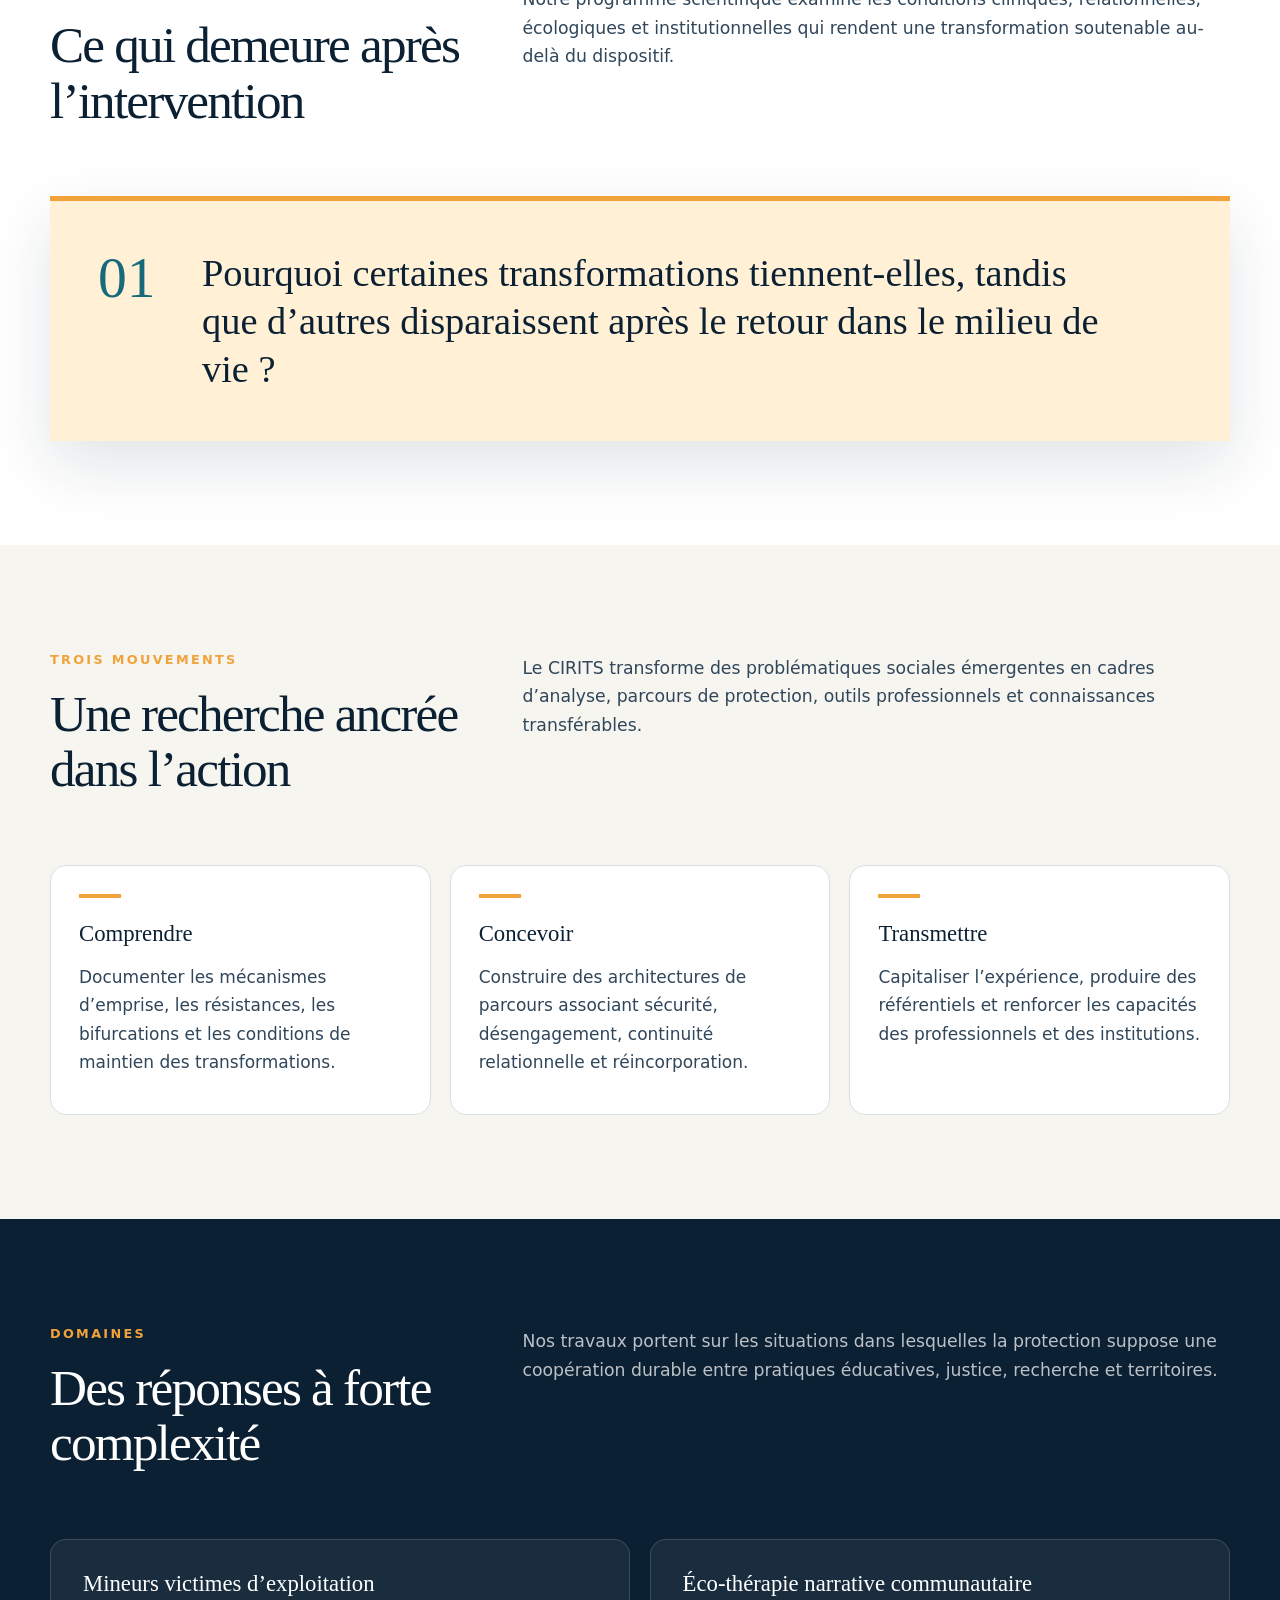
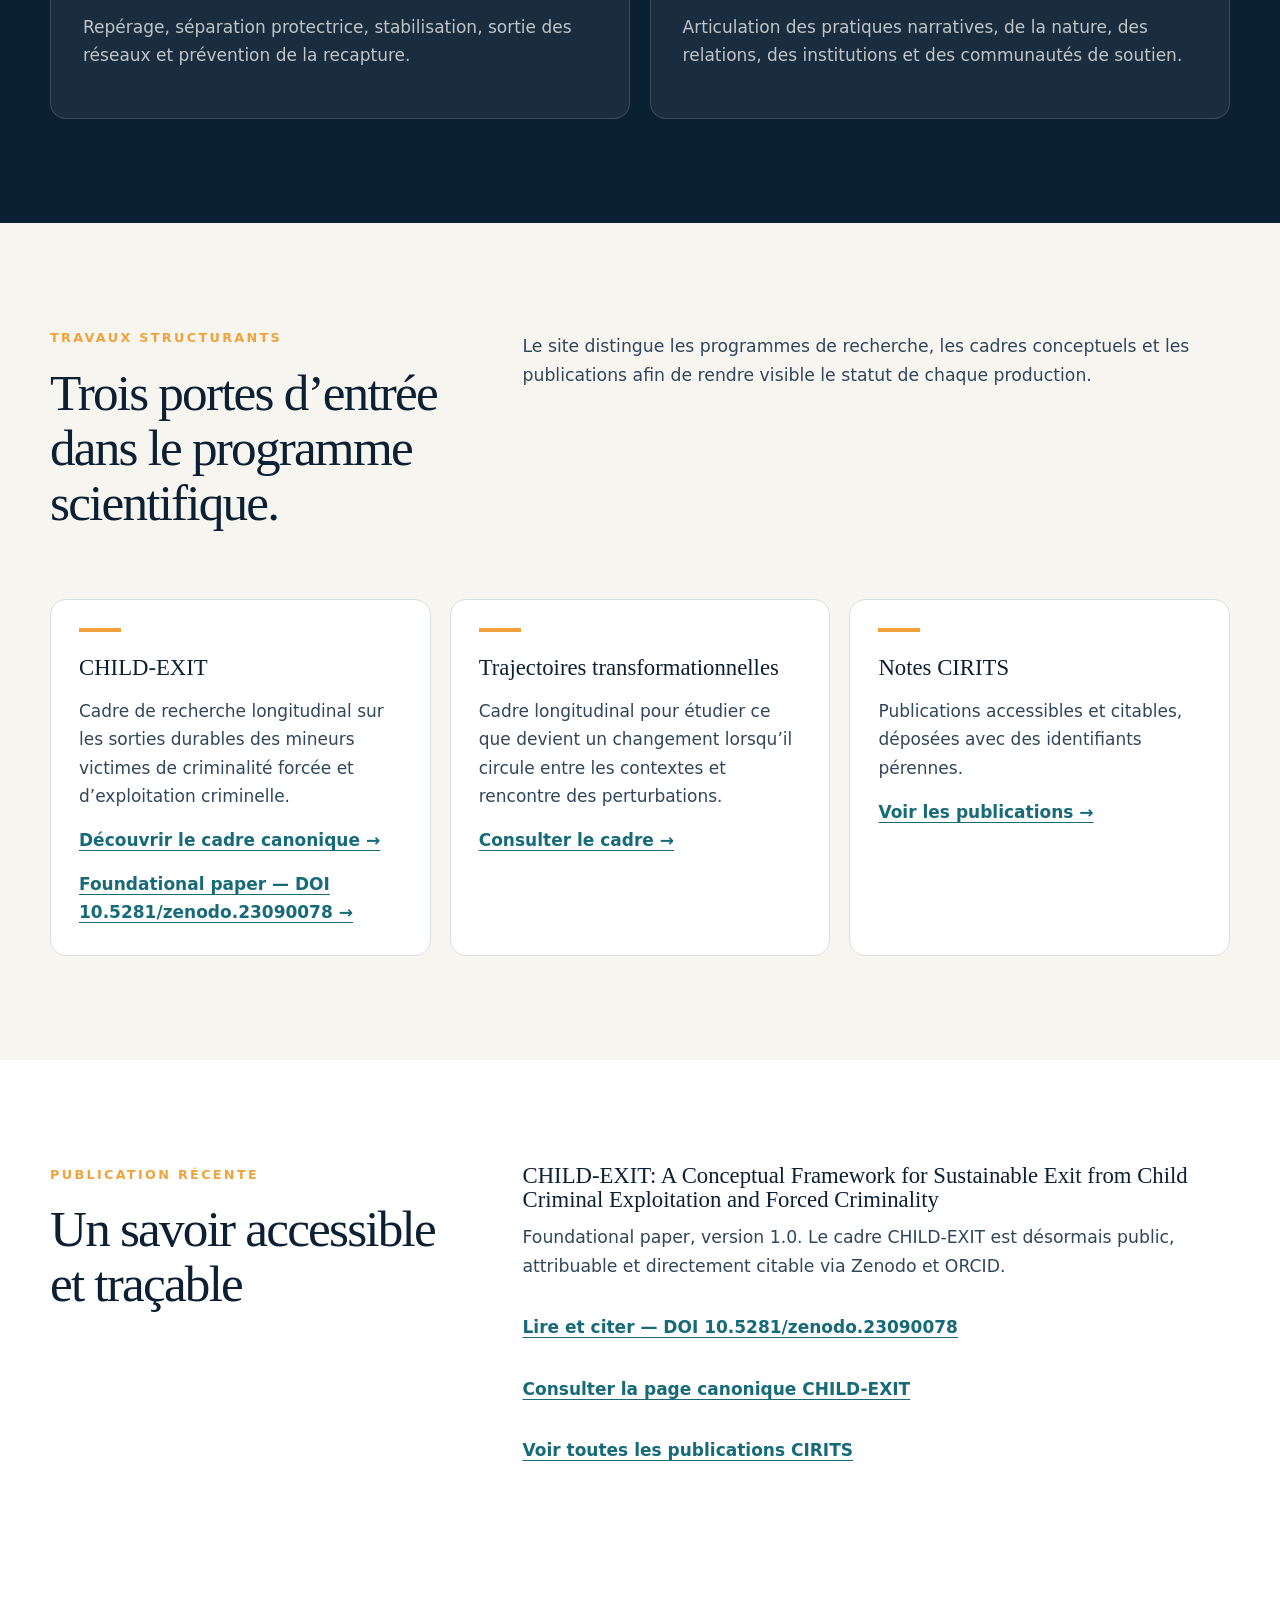
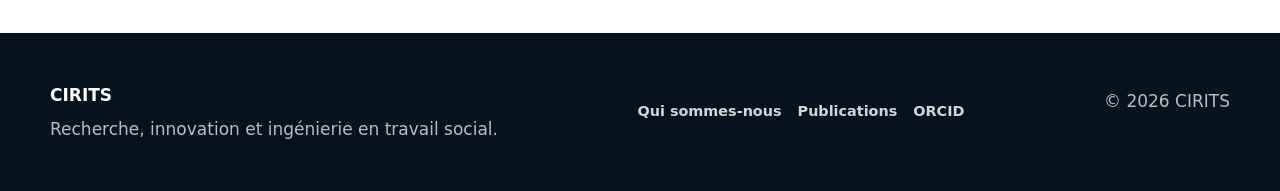
==== commit b635de9e: "Restore approved original CIRITS and CHILD-EXIT visuals as standard PNGs" ====
--- a/index.html
+++ b/index.html
@@ -16,12 +16,12 @@
   <meta property="og:title" content="CIRITS — Recherches et innovations en travail social">
   <meta property="og:description" content="Le CIRITS développe des recherches et des innovations en travail social, protection de l'enfance, justice des mineurs et ingénierie sociale.">
   <meta property="og:url" content="https://cirits.fr/">
-  <meta property="og:image" content="https://cirits.fr/assets/og-cirits.jpg">
-  <meta property="og:image:width" content="400">
-  <meta property="og:image:height" content="210">
+  <meta property="og:image" content="https://cirits.fr/assets/cirits-original-1200x630.png">
+  <meta property="og:image:width" content="1200">
+  <meta property="og:image:height" content="630">
   <meta property="og:image:alt" content="CIRITS — Recherches et innovations en travail social">
   <meta name="twitter:card" content="summary_large_image">
-  <meta name="twitter:image" content="https://cirits.fr/assets/og-cirits.jpg">
+  <meta name="twitter:image" content="https://cirits.fr/assets/cirits-original-1200x630.png">
   <meta name="twitter:image:alt" content="CIRITS — Recherches et innovations en travail social">
   <link rel="stylesheet" href="assets/styles.css">
   <script type="application/ld+json">
@@ -83,7 +83,7 @@
         </aside>
       </div>
       <figure class="site-feature-image" aria-label="Identité visuelle du CIRITS">
-        <img src="/assets/cirits-feature.svg" alt="CIRITS — Recherches et innovations en travail social" width="1200" height="630" loading="eager" decoding="async">
+        <img src="/assets/cirits-original-1200x630.png" alt="CIRITS — Recherches et innovations en travail social" width="1200" height="630" loading="eager" decoding="async">
       </figure>
     </section>
 
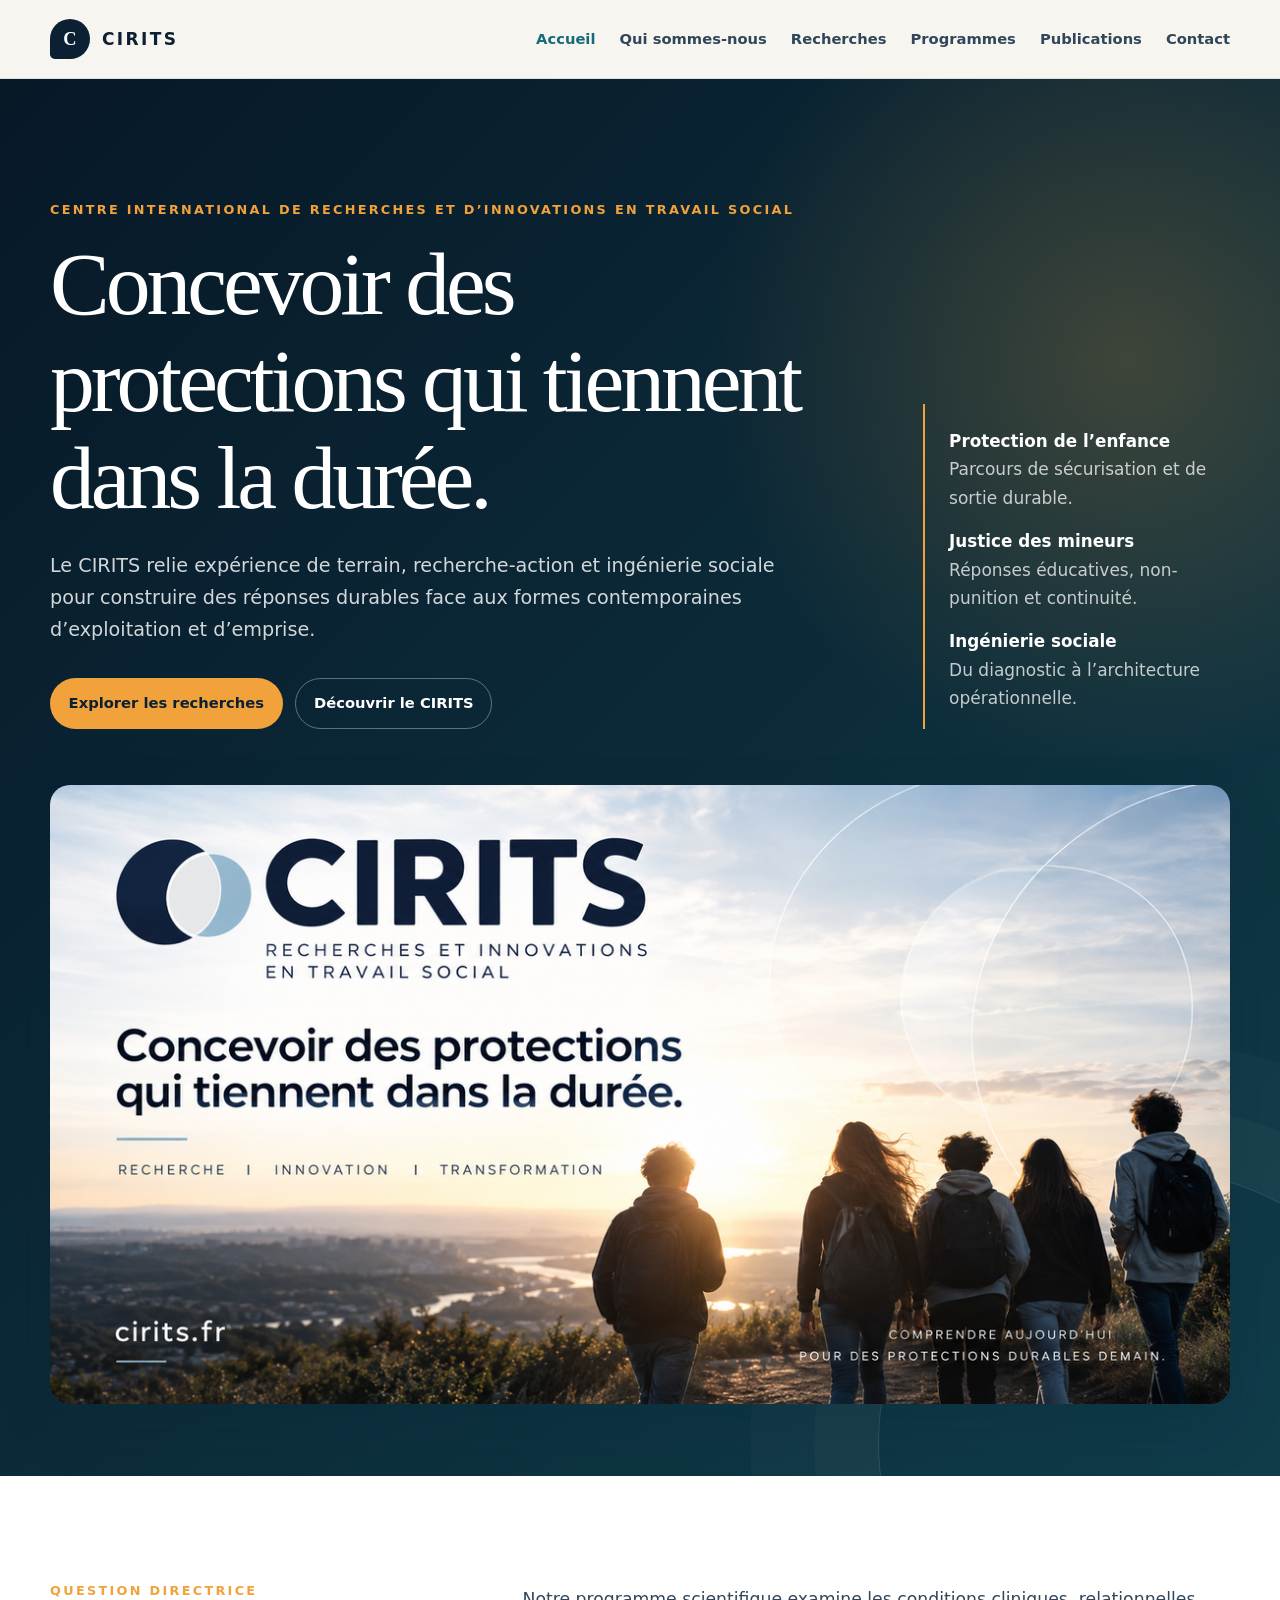
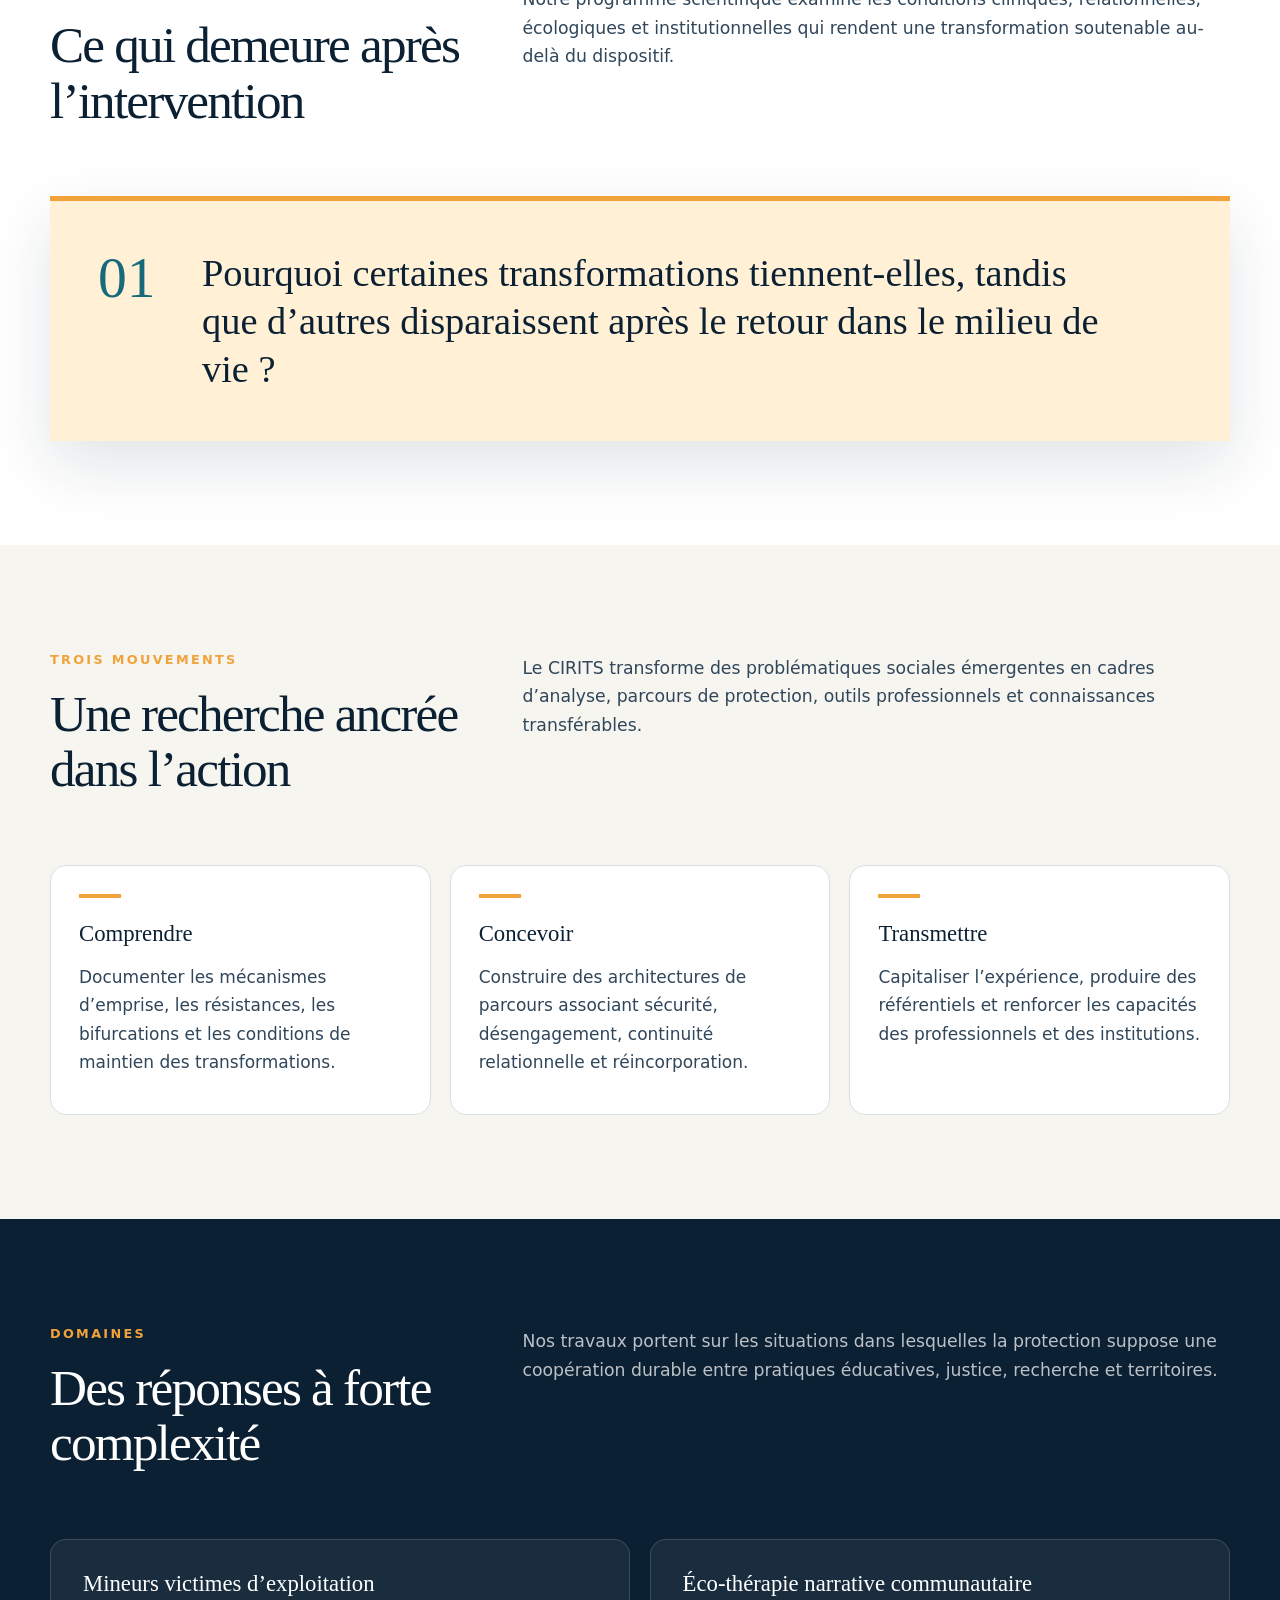
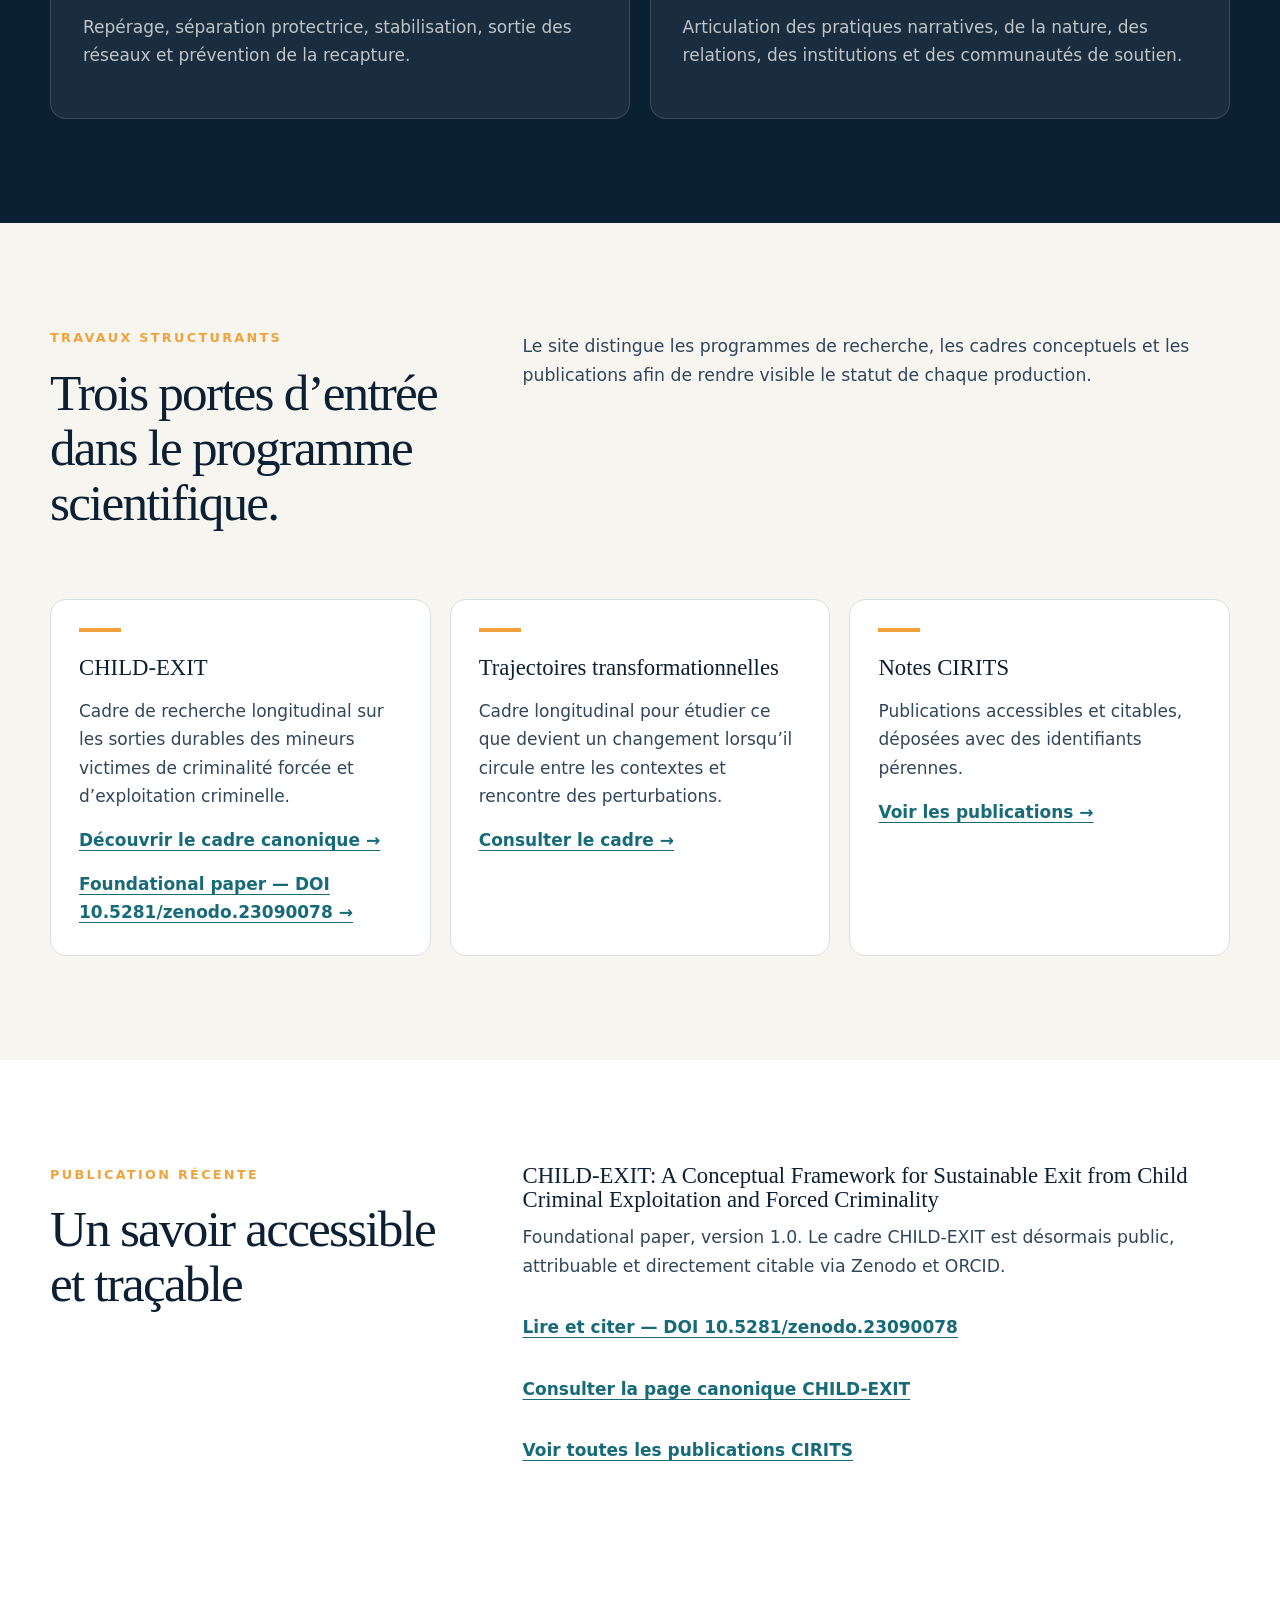
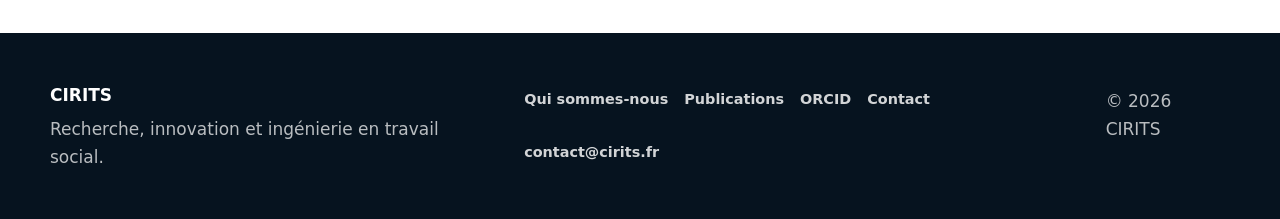
==== commit c00d7f1d: "Add Contact to site navigation and institutional email" ====
--- a/index.html
+++ b/index.html
@@ -60,6 +60,7 @@
         <a href="recherches/">Recherches</a>
         <a href="programmes/">Programmes</a>
         <a href="publications/">Publications</a>
+        <a href="contact/">Contact</a>
       </nav>
     </div>
   </header>
@@ -177,7 +178,9 @@
         <a href="/qui-sommes-nous/">Qui sommes-nous</a>
         <a href="/publications/">Publications</a>
         <a href="https://orcid.org/0009-0007-4554-3817" rel="me external">ORCID</a>
-      </div>
+      
+        <a href="/contact/">Contact</a>
+        <a href="mailto:contact@cirits.fr">contact@cirits.fr</a></div>
       <div><p>© <span data-year>2026</span> CIRITS</p></div>
     </div>
   </footer>
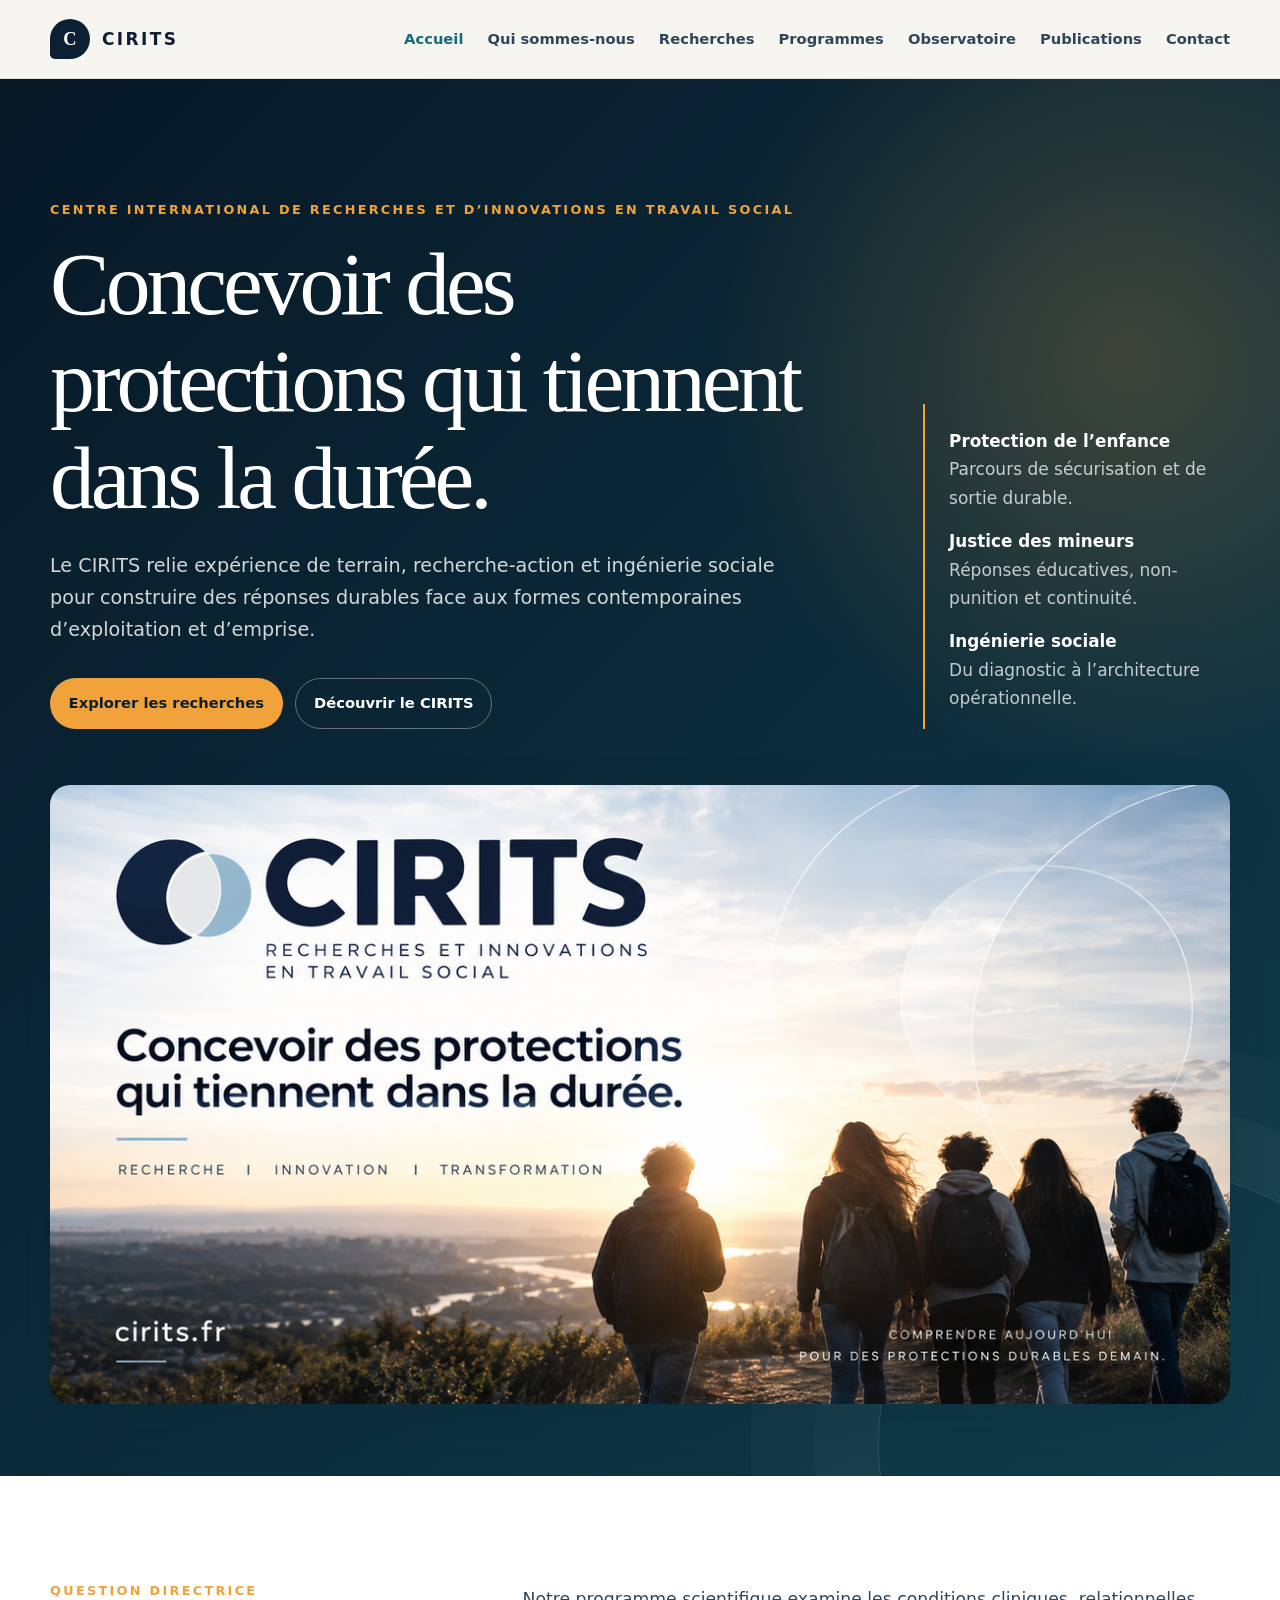
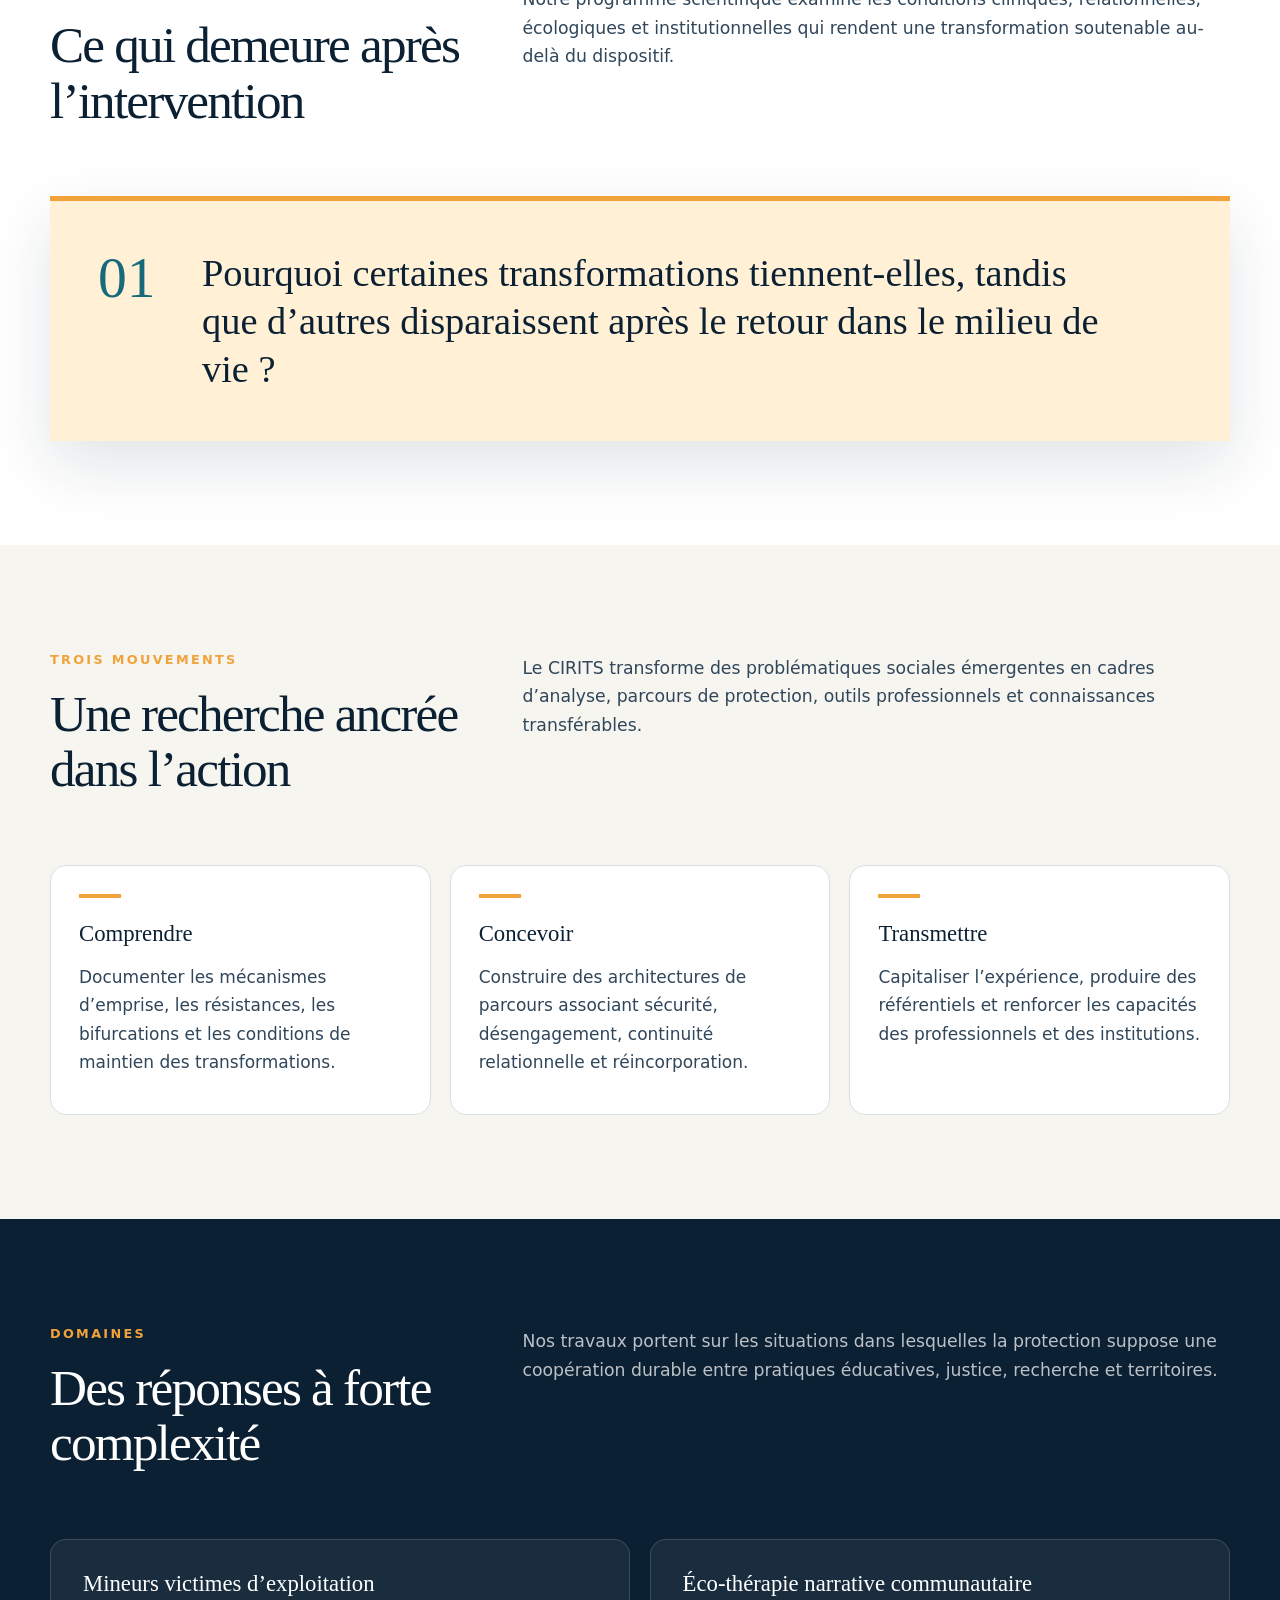
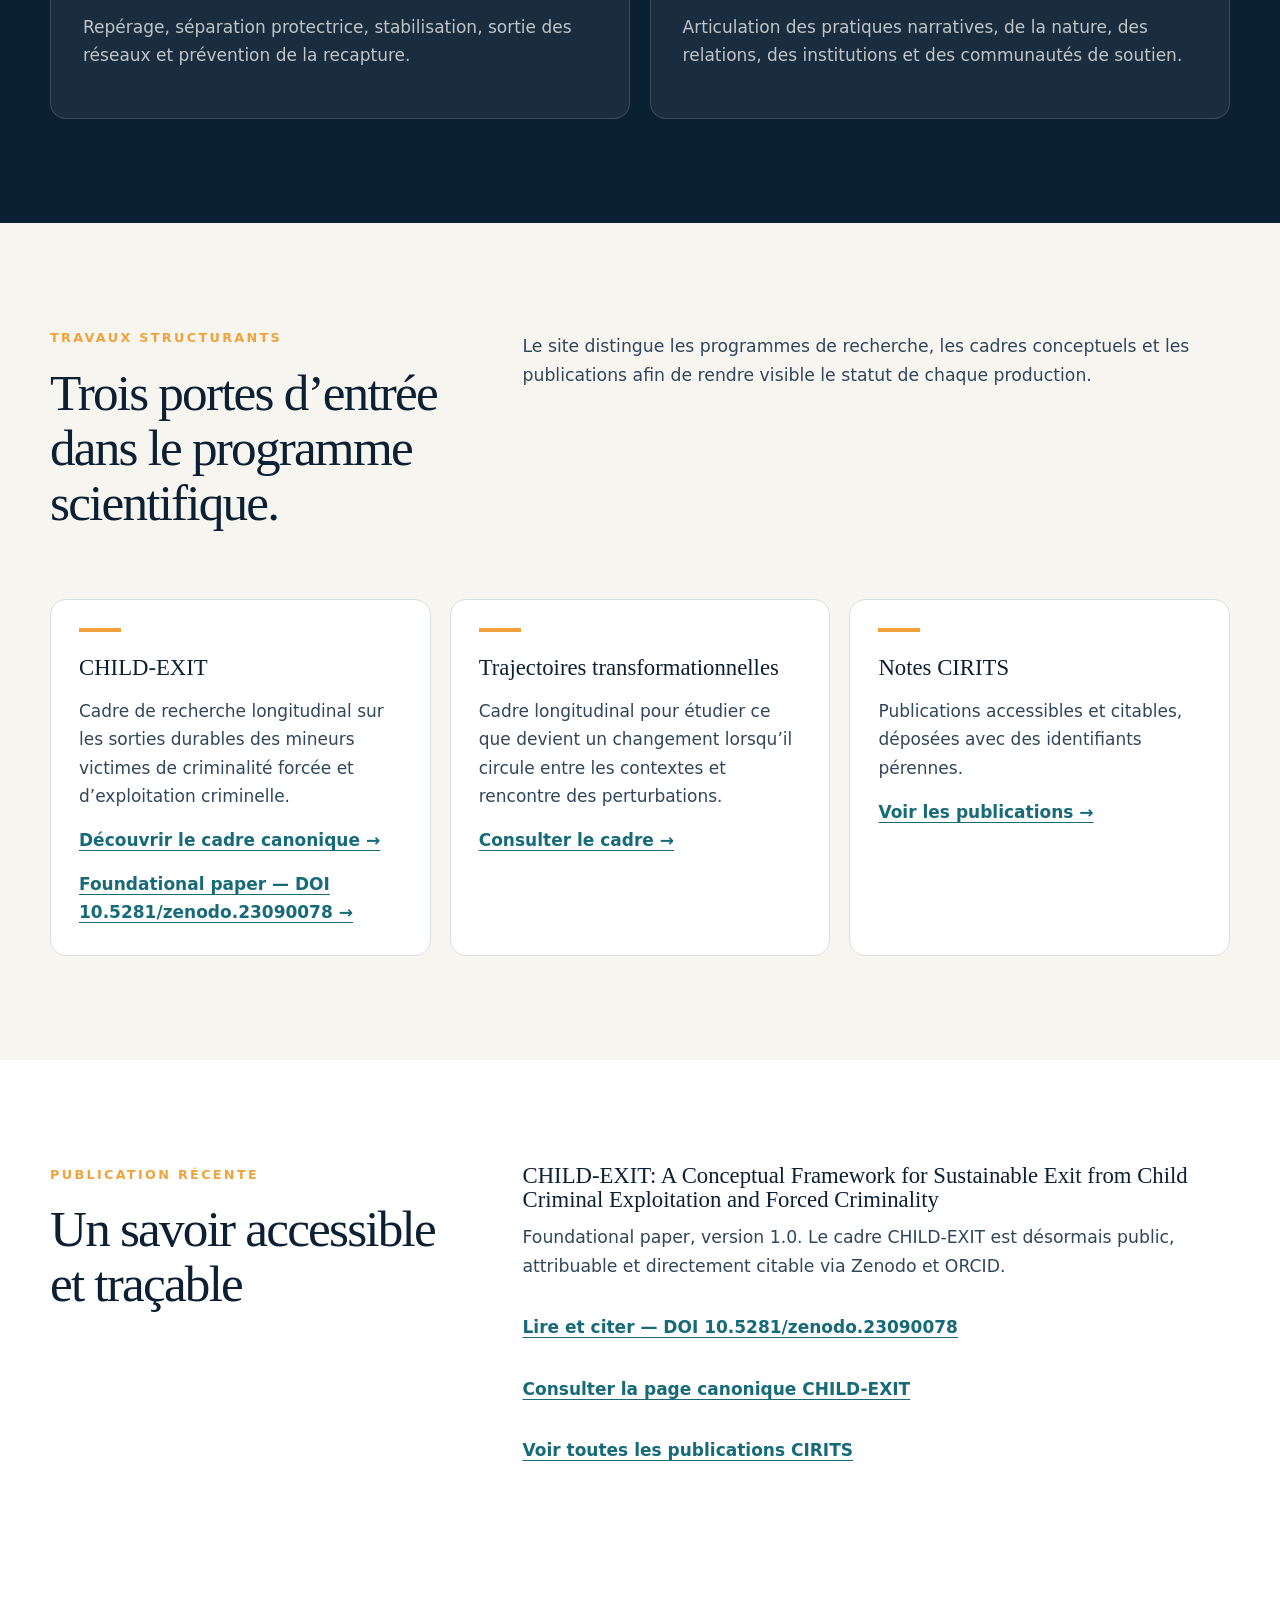
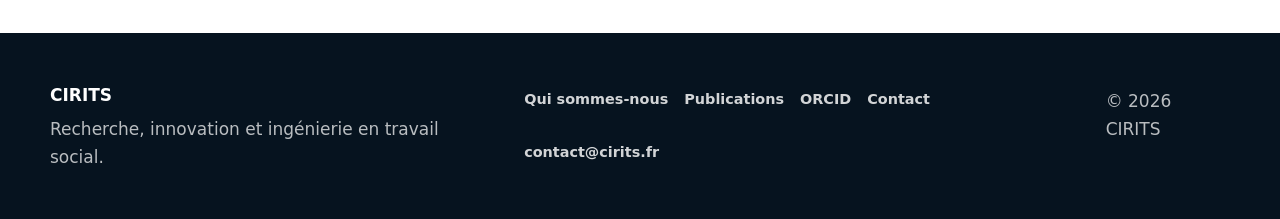
==== commit 2af613e7: "Ajouter l'accès à l'Observatoire dans la navigation" ====
--- a/index.html
+++ b/index.html
@@ -59,6 +59,7 @@
         <a href="qui-sommes-nous/">Qui sommes-nous</a>
         <a href="recherches/">Recherches</a>
         <a href="programmes/">Programmes</a>
+        <a href="observatoire/">Observatoire</a>
         <a href="publications/">Publications</a>
         <a href="contact/">Contact</a>
       </nav>
@@ -180,7 +181,7 @@
         <a href="https://orcid.org/0009-0007-4554-3817" rel="me external">ORCID</a>
       
         <a href="/contact/">Contact</a>
-        <a href="mailto:contact@cirits.fr">contact@cirits.fr</a></div>
+        <a href="/contact/#ecrire">contact@cirits.fr</a></div>
       <div><p>© <span data-year>2026</span> CIRITS</p></div>
     </div>
   </footer>
--- a/assets/styles.css
+++ b/assets/styles.css
@@ -232,6 +232,9 @@
 
 .button-primary { color: var(--ink); background: var(--amber); }
 .button-secondary { color: var(--white); border-color: rgba(255,255,255,.35); }
+.button-outline { color: var(--ink); background: transparent; border-color: var(--ink-soft); cursor: pointer; font-family: inherit; }
+.button-outline:hover { background: rgba(12,32,51,.08); }
+#copy-status { min-height: 1.5em; font-weight: 700; color: var(--blue); }
 
 .section { padding: 6.5rem 0; }
 .section-white { background: var(--white); }
@@ -526,3 +529,17 @@
 @media (max-width: 900px) {
   .site-feature-image { margin-top: -1rem; margin-bottom: 3rem; }
 }
+
+/* Réseau scientifique — fiches des chercheurs présentés avec leur accord */
+.research-network { margin-top: 2rem; }
+.research-network > h3 { margin-bottom: .75rem; font-size: 1.7rem; }
+.researcher-profile { display: grid; grid-template-columns: 190px minmax(0, 1fr); gap: 1.6rem; margin-top: 1.5rem; padding: 1.5rem; background: var(--paper); border: 1px solid var(--line); border-radius: 1rem; }
+.researcher-photo { margin: 0; }
+.researcher-photo img { display: block; width: 100%; height: auto; border-radius: .75rem; }
+.researcher-photo figcaption { margin-top: .45rem; color: var(--ink-soft); font-size: .74rem; line-height: 1.4; }
+.researcher-details h4 { margin: 0 0 .3rem; font: 500 1.6rem/1.15 Georgia, serif; }
+.researcher-details p { margin: .55rem 0 1rem; }
+.researcher-details .researcher-role { color: var(--blue); font-weight: 700; }
+.researcher-details p:last-child { margin-bottom: 0; }
+.researcher-details a { color: var(--blue); text-underline-offset: .2rem; font-weight: 700; }
+@media(max-width: 680px) { .researcher-profile { grid-template-columns: 1fr; padding: 1rem; } .researcher-photo { max-width: 190px; } }
